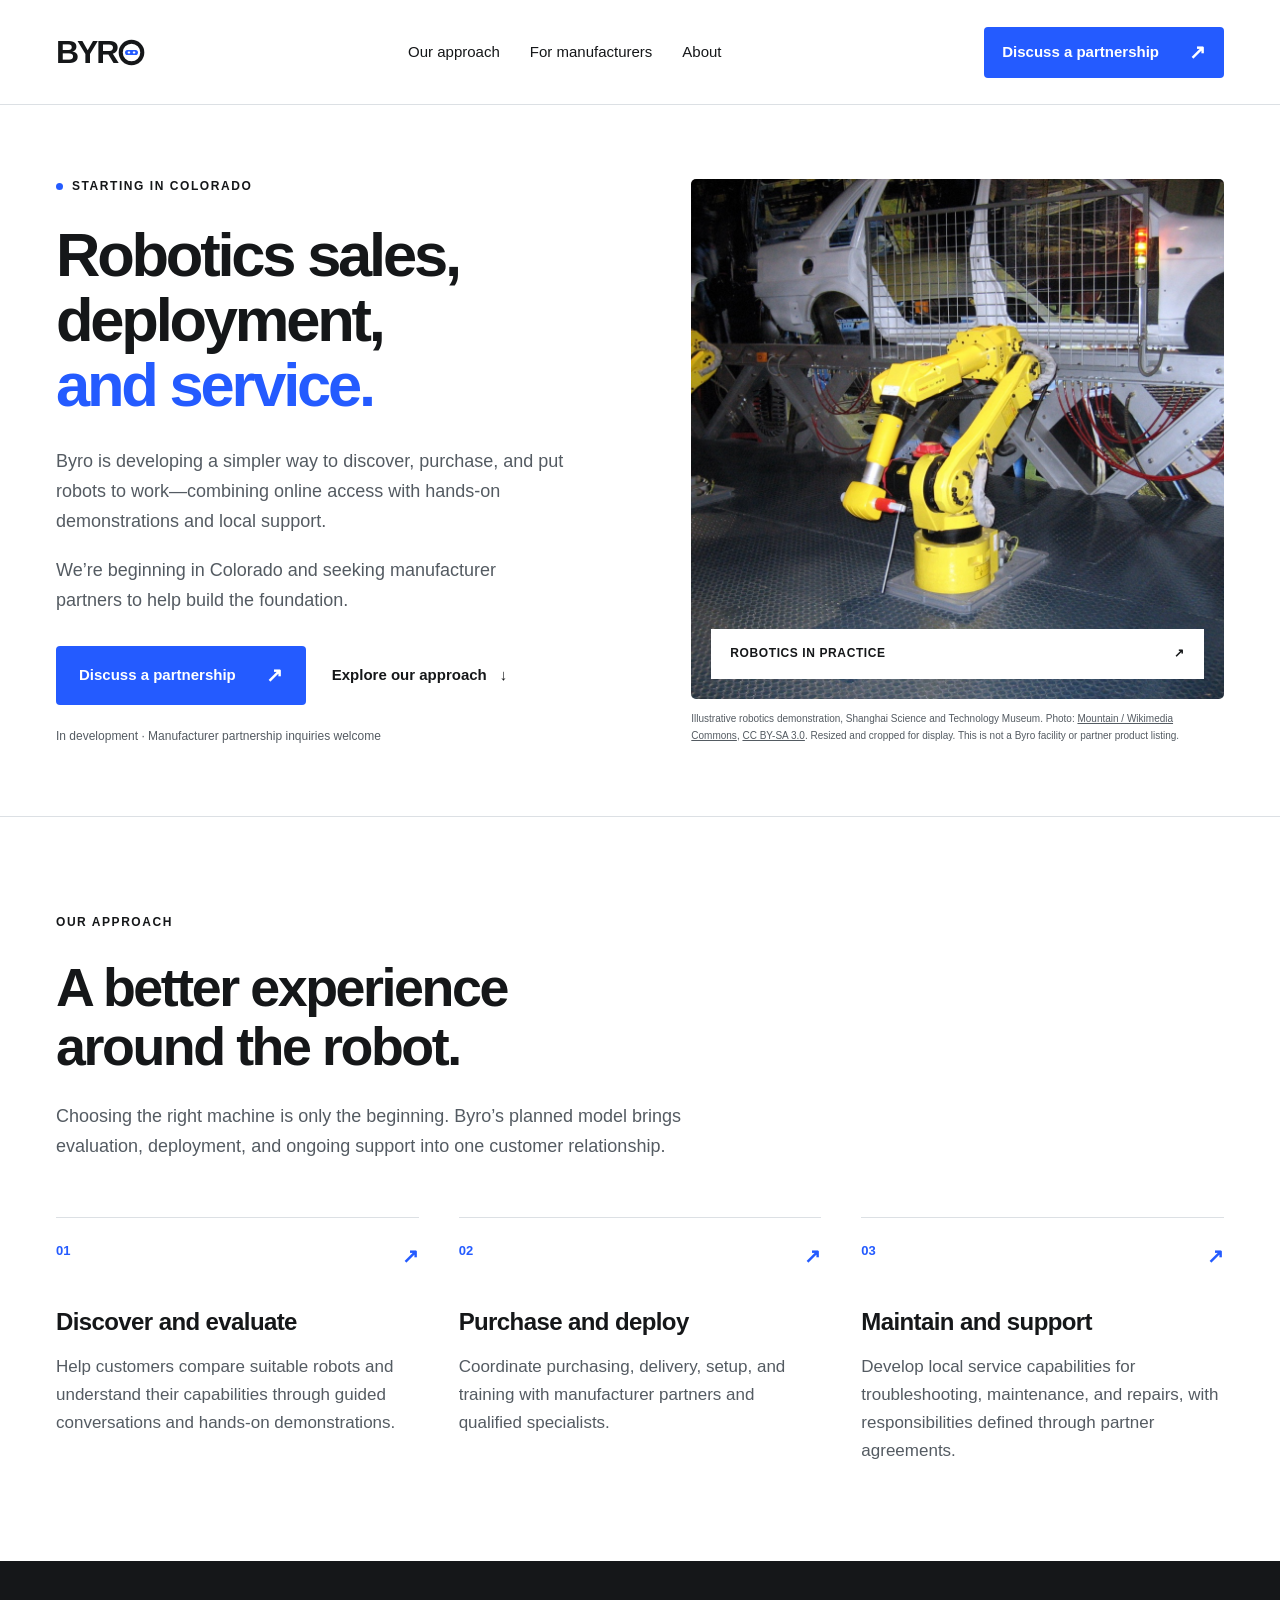
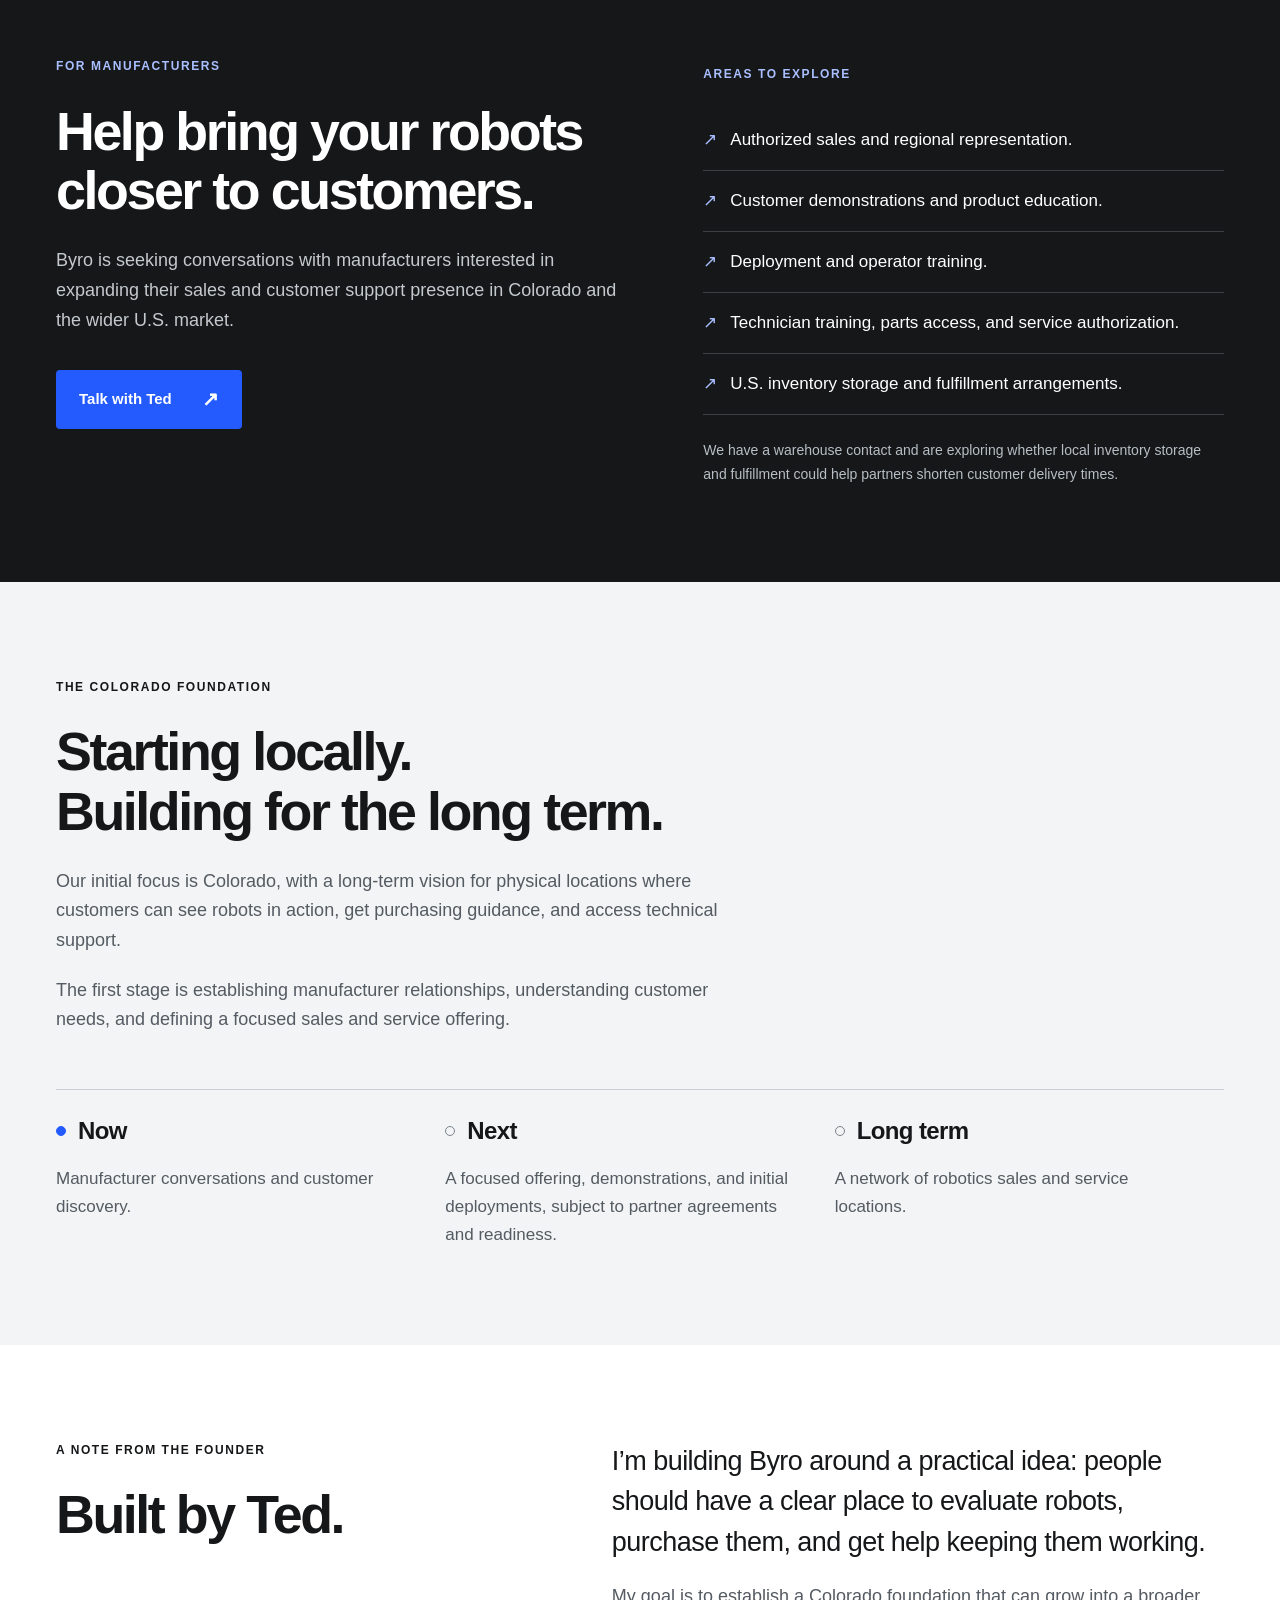
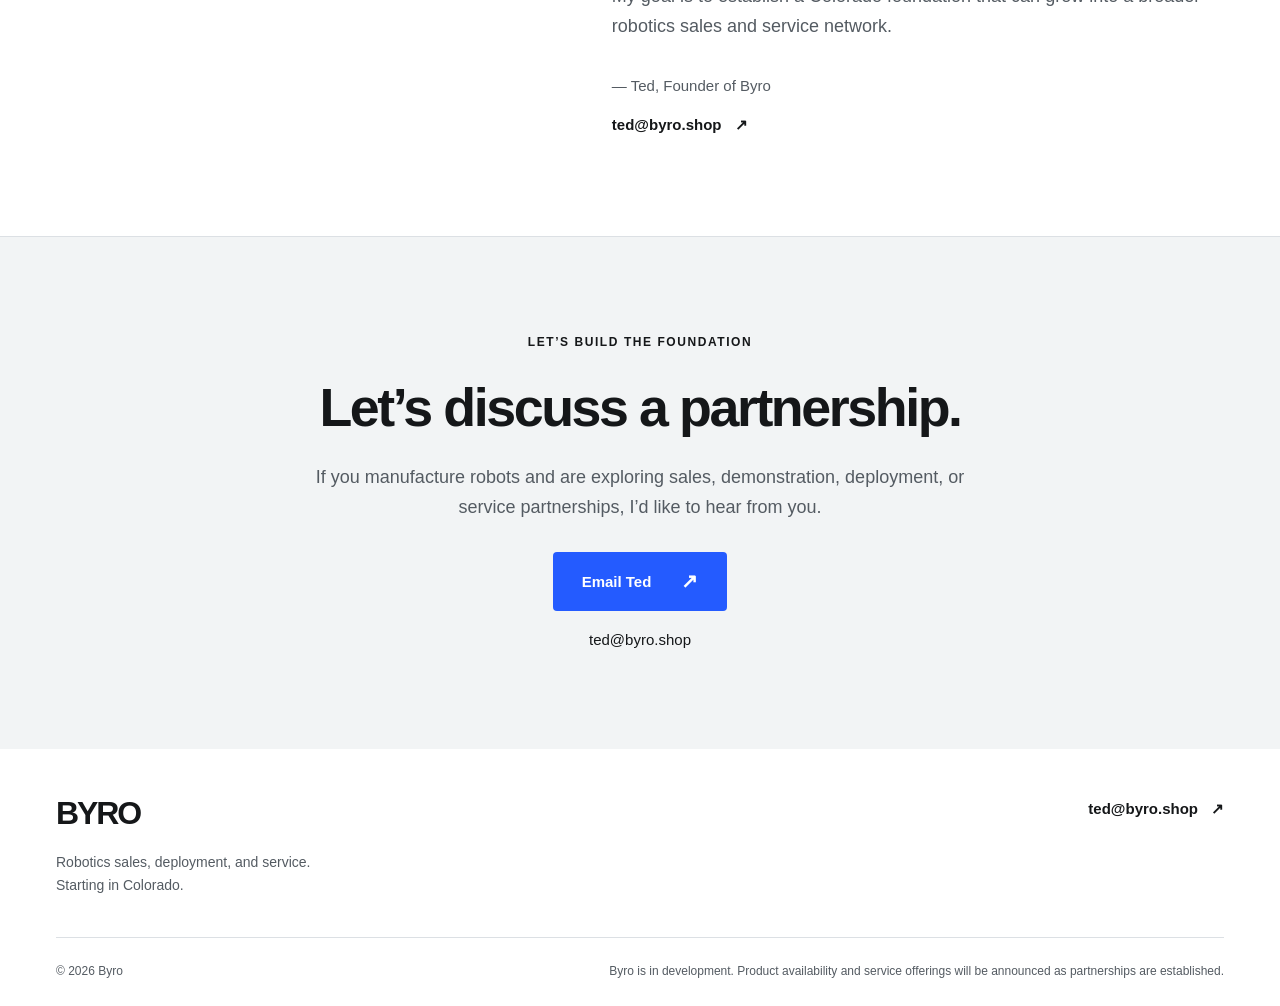
==== index.html @ 10a7a445 "Replace marketplace with Colorado manufacturer partnership landing page" ====
<!doctype html>
<html lang="en">
  <head>
    <meta charset="utf-8" />
    <meta name="viewport" content="width=device-width, initial-scale=1" />
    <title>Byro | Robotics Sales &amp; Service in Colorado</title>
    <meta
      name="description"
      content="Byro is developing a robotics sales, deployment, and service network starting in Colorado. Connect with us about manufacturer partnerships."
    />
    <meta name="theme-color" content="#151719" />
    <link rel="canonical" href="https://www.byro.shop/" />
    <meta
      property="og:title"
      content="Byro | Robotics Sales &amp; Service in Colorado"
    />
    <meta
      property="og:description"
      content="Byro is developing a robotics sales, deployment, and service network starting in Colorado. Connect with us about manufacturer partnerships."
    />
    <meta property="og:type" content="website" />
    <meta property="og:url" content="https://www.byro.shop/" />
    <link rel="icon" type="image/svg+xml" href="/assets/favicon.svg" />
    <link rel="stylesheet" href="/styles.css" />
    <script src="/app.js" defer></script>
  </head>
  <body id="top">
    <a class="skip-link" href="#main">Skip to content</a>
    <header class="header">
      <div class="container header-inner">
        <a class="wordmark" href="#top" aria-label="Byro home"
          >BYR<svg viewBox="0 0 100 100" aria-hidden="true">
            <circle
              cx="50"
              cy="50"
              r="40"
              stroke="currentColor"
              stroke-width="15"
              fill="none"
            />
            <rect
              x="26"
              y="40.5"
              width="48"
              height="19"
              rx="9.5"
              fill="#245BFF"
            />
            <rect
              x="35.9"
              y="46.4"
              width="9.2"
              height="7.2"
              rx="3"
              fill="white"
            />
            <rect
              x="54.9"
              y="46.4"
              width="9.2"
              height="7.2"
              rx="3"
              fill="white"
            /></svg
        ></a>
        <nav aria-label="Main navigation">
          <a href="#approach">Our approach</a
          ><a href="#manufacturers">For manufacturers</a
          ><a href="#about">About</a>
        </nav>
        <a
          class="button header-cta"
          href="mailto:ted@byro.shop?subject=Byro%20partnership%20inquiry"
          >Discuss a partnership <span aria-hidden="true">↗</span></a
        >
      </div>
    </header>
    <main id="main">
      <section class="hero container" aria-labelledby="hero-title">
        <div class="hero-copy">
          <p class="eyebrow">
            <span class="location-dot" aria-hidden="true"></span> Starting in
            Colorado
          </p>
          <h1 id="hero-title">
            Robotics sales,<br />
            deployment,<br />
            <span>and service.</span>
          </h1>
          <p>
            Byro is developing a simpler way to discover, purchase, and put
            robots to work—combining online access with hands-on demonstrations
            and local support.
          </p>
          <p>
            We’re beginning in Colorado and seeking manufacturer partners to
            help build the foundation.
          </p>
          <div class="hero-actions">
            <a
              class="button"
              href="mailto:ted@byro.shop?subject=Byro%20partnership%20inquiry"
              >Discuss a partnership <span aria-hidden="true">↗</span></a
            ><a class="text-link" href="#approach"
              >Explore our approach <span aria-hidden="true">↓</span></a
            >
          </div>
          <p class="status">
            In development · Manufacturer partnership inquiries welcome
          </p>
        </div>
        <figure class="hero-figure">
          <div class="photo-wrap">
            <img
              src="/assets/robot-demonstration.jpg"
              width="1400"
              height="1050"
              fetchpriority="high"
              alt="Yellow industrial robot arms in an automotive assembly demonstration at the Shanghai Science and Technology Museum."
            />
            <div class="photo-label">
              <span>Robotics in practice</span><span aria-hidden="true">↗</span>
            </div>
          </div>
          <figcaption>
            Illustrative robotics demonstration, Shanghai Science and Technology
            Museum. Photo:
            <a href="https://commons.wikimedia.org/wiki/File:Robot_worker.jpg"
              >Mountain / Wikimedia Commons</a
            >,
            <a href="https://creativecommons.org/licenses/by-sa/3.0/"
              >CC BY-SA 3.0</a
            >. Resized and cropped for display. This is not a Byro facility or partner
            product listing.
          </figcaption>
        </figure>
      </section>
      <section id="approach" class="section approach">
        <div class="container">
          <div class="section-intro">
            <p class="eyebrow">Our approach</p>
            <h2>
              A better experience<br />
              around the robot.
            </h2>
            <p class="intro">
              Choosing the right machine is only the beginning. Byro’s planned
              model brings evaluation, deployment, and ongoing support into one
              customer relationship.
            </p>
          </div>
          <div class="three-columns approach-grid">
            <article>
              <span class="step-number"
                >01 <span aria-hidden="true">↗</span></span
              >
              <h3>Discover and evaluate</h3>
              <p>
                Help customers compare suitable robots and understand their
                capabilities through guided conversations and hands-on
                demonstrations.
              </p>
            </article>
            <article>
              <span class="step-number"
                >02 <span aria-hidden="true">↗</span></span
              >
              <h3>Purchase and deploy</h3>
              <p>
                Coordinate purchasing, delivery, setup, and training with
                manufacturer partners and qualified specialists.
              </p>
            </article>
            <article>
              <span class="step-number"
                >03 <span aria-hidden="true">↗</span></span
              >
              <h3>Maintain and support</h3>
              <p>
                Develop local service capabilities for troubleshooting,
                maintenance, and repairs, with responsibilities defined through
                partner agreements.
              </p>
            </article>
          </div>
        </div>
      </section>
      <section id="manufacturers" class="section partnership">
        <div class="container partnership-grid">
          <div>
            <p class="eyebrow">For manufacturers</p>
            <h2>
              Help bring your robots<br />
              closer to customers.
            </h2>
            <p class="intro">
              Byro is seeking conversations with manufacturers interested in
              expanding their sales and customer support presence in Colorado
              and the wider U.S. market.
            </p>
            <a
              class="button"
              href="mailto:ted@byro.shop?subject=Byro%20partnership%20inquiry"
              >Talk with Ted <span aria-hidden="true">↗</span></a
            >
          </div>
          <div class="opportunities">
            <p class="eyebrow">Areas to explore</p>
            <ul>
              <li>Authorized sales and regional representation.</li>
              <li>Customer demonstrations and product education.</li>
              <li>Deployment and operator training.</li>
              <li>
                Technician training, parts access, and service authorization.
              </li>
              <li>U.S. inventory storage and fulfillment arrangements.</li>
            </ul>
            <p class="warehouse">
              We have a warehouse contact and are exploring whether local
              inventory storage and fulfillment could help partners shorten
              customer delivery times.
            </p>
          </div>
        </div>
      </section>
      <section class="section foundation">
        <div class="container">
          <div class="section-intro">
            <p class="eyebrow">The Colorado foundation</p>
            <h2>
              Starting locally.<br />
              Building for the long term.
            </h2>
            <p class="intro">
              Our initial focus is Colorado, with a long-term vision for
              physical locations where customers can see robots in action, get
              purchasing guidance, and access technical support.
            </p>
            <p class="intro">
              The first stage is establishing manufacturer relationships,
              understanding customer needs, and defining a focused sales and
              service offering.
            </p>
          </div>
          <div class="three-columns stages">
            <article>
              <div class="stage-top">
                <span class="stage-dot active" aria-hidden="true"></span>
                <h3>Now</h3>
              </div>
              <p>Manufacturer conversations and customer discovery.</p>
            </article>
            <article>
              <div class="stage-top">
                <span class="stage-dot" aria-hidden="true"></span>
                <h3>Next</h3>
              </div>
              <p>
                A focused offering, demonstrations, and initial deployments,
                subject to partner agreements and readiness.
              </p>
            </article>
            <article>
              <div class="stage-top">
                <span class="stage-dot" aria-hidden="true"></span>
                <h3>Long term</h3>
              </div>
              <p>A network of robotics sales and service locations.</p>
            </article>
          </div>
        </div>
      </section>
      <section id="about" class="section founder">
        <div class="container founder-grid">
          <div>
            <p class="eyebrow">A note from the founder</p>
            <h2>Built by Ted.</h2>
          </div>
          <div>
            <p class="founder-statement">
              I’m building Byro around a practical idea: people should have a
              clear place to evaluate robots, purchase them, and get help
              keeping them working.
            </p>
            <p>
              My goal is to establish a Colorado foundation that can grow into a
              broader robotics sales and service network.
            </p>
            <p class="signature">— Ted, Founder of Byro</p>
            <a
              class="text-link"
              href="mailto:ted@byro.shop?subject=Byro%20partnership%20inquiry"
              >ted@byro.shop <span aria-hidden="true">↗</span></a
            >
          </div>
        </div>
      </section>
      <section class="section contact" id="contact">
        <div class="container contact-inner">
          <p class="eyebrow">Let’s build the foundation</p>
          <h2>Let’s discuss a partnership.</h2>
          <p>
            If you manufacture robots and are exploring sales, demonstration,
            deployment, or service partnerships, I’d like to hear from you.
          </p>
          <a
            class="button"
            href="mailto:ted@byro.shop?subject=Byro%20partnership%20inquiry"
            >Email Ted <span aria-hidden="true">↗</span></a
          ><a
            class="contact-email"
            href="mailto:ted@byro.shop?subject=Byro%20partnership%20inquiry"
            >ted@byro.shop</a
          >
        </div>
      </section>
    </main>
    <footer>
      <div class="container">
        <div class="footer-top">
          <div>
            <a class="wordmark" href="#top" aria-label="Byro home">BYRO</a>
            <p>
              Robotics sales, deployment, and service.<br />Starting in
              Colorado.
            </p>
          </div>
          <a
            class="text-link"
            href="mailto:ted@byro.shop?subject=Byro%20partnership%20inquiry"
            >ted@byro.shop <span aria-hidden="true">↗</span></a
          >
        </div>
        <div class="footer-bottom">
          <p>© 2026 Byro</p>
          <p>
            Byro is in development. Product availability and service offerings
            will be announced as partnerships are established.
          </p>
        </div>
      </div>
    </footer>
  </body>
</html>
---- styles.css ----
:root {
  --ink: #151719;
  --muted: #545b62;
  --blue: #245bff;
  --light: #f2f4f5;
  --line: #dce0e4;
  --font: Inter, "Helvetica Neue", Arial, sans-serif;
}
* {
  box-sizing: border-box;
}
html {
  scroll-behavior: smooth;
  scroll-padding-top: 112px;
}
body {
  margin: 0;
  color: var(--ink);
  background: #fff;
  font-family: var(--font);
  font-size: 18px;
  line-height: 1.65;
  -webkit-font-smoothing: antialiased;
}
a {
  color: inherit;
  text-decoration: none;
}
a:focus-visible {
  outline: 3px solid var(--blue);
  outline-offset: 6px;
}
a:hover {
  text-decoration: underline;
  text-underline-offset: 5px;
}
p {
  margin: 0 0 20px;
}
h1,
h2,
h3 {
  line-height: 1.1;
  letter-spacing: -0.045em;
  margin: 0;
  font-weight: 600;
}
h2 {
  font-size: clamp(36px, 4.2vw, 56px);
  margin-bottom: 26px;
}
h3 {
  font-size: 24px;
  letter-spacing: -0.025em;
  margin-bottom: 18px;
}
.container {
  max-width: 1320px;
  margin: auto;
  padding-inline: 56px;
}
.header {
  border-bottom: 1px solid var(--line);
  background: #fff;
}
.header-inner {
  min-height: 104px;
  display: flex;
  align-items: center;
  justify-content: space-between;
  gap: 30px;
}
.wordmark {
  font-size: 32px;
  line-height: 1;
  letter-spacing: -0.065em;
  font-weight: 800;
  display: inline-flex;
  align-items: center;
}
.wordmark svg {
  width: 27px;
  height: 27px;
  margin-left: 1px;
}
.wordmark:hover {
  text-decoration: none;
}
nav {
  display: flex;
  gap: 30px;
  font-size: 15px;
  font-weight: 500;
}
.button {
  display: inline-flex;
  gap: 30px;
  align-items: center;
  justify-content: center;
  background: var(--blue);
  color: #fff;
  padding: 16px 23px;
  min-height: 56px;
  font-size: 15px;
  font-weight: 600;
  border-radius: 4px;
  line-height: 1.35;
  transition: background 0.15s;
}
.button:hover {
  background: #1848db;
  text-decoration: none;
}
.button span {
  font-size: 20px;
}
.header-cta {
  min-height: 48px;
  padding: 12px 18px;
}
.eyebrow {
  font-size: 12px;
  letter-spacing: 0.13em;
  text-transform: uppercase;
  font-weight: 600;
  margin-bottom: 25px;
  display: flex;
  align-items: center;
  gap: 9px;
}
.location-dot {
  height: 7px;
  width: 7px;
  background: var(--blue);
  border-radius: 50%;
}
.hero {
  display: grid;
  grid-template-columns: 1.08fr 1fr;
  gap: 60px;
  padding-top: 72px;
  padding-bottom: 70px;
  align-items: center;
}
h1 {
  font-size: clamp(45px, 4.8vw, 68px);
  margin-bottom: 30px;
  line-height: 1.06;
  letter-spacing: -0.052em;
}
h1 span {
  color: var(--blue);
}
.hero-copy > p:not(.eyebrow):not(.status) {
  font-size: 18px;
  color: var(--muted);
  max-width: 510px;
}
.hero-actions {
  display: flex;
  align-items: center;
  gap: 26px;
  margin-top: 30px;
  flex-wrap: wrap;
}
.text-link {
  font-size: 15px;
  font-weight: 600;
  display: inline-flex;
  align-items: center;
  gap: 13px;
}
.status {
  font-size: 12px;
  color: var(--muted);
  margin-top: 22px;
  margin-bottom: 0;
}
.hero-figure {
  margin: 0;
  align-self: stretch;
  display: flex;
  flex-direction: column;
  justify-content: center;
}
.photo-wrap {
  position: relative;
  min-height: 520px;
  background: var(--light);
  border-radius: 5px;
  overflow: hidden;
}
.photo-wrap img {
  width: 100%;
  height: 100%;
  position: absolute;
  object-fit: cover;
  object-position: 58% center;
}
.photo-label {
  position: absolute;
  bottom: 20px;
  left: 20px;
  right: 20px;
  background: #fff;
  padding: 15px 19px;
  display: flex;
  justify-content: space-between;
  font-size: 12px;
  font-weight: 600;
  letter-spacing: 0.05em;
  text-transform: uppercase;
}
figcaption {
  font-size: 10px;
  line-height: 1.65;
  color: var(--muted);
  margin-top: 12px;
}
figcaption a {
  text-decoration: underline;
}
.section {
  padding: 96px 0;
  scroll-margin-top: 20px;
}
.section-intro {
  max-width: 740px;
}
.intro {
  color: var(--muted);
  max-width: 690px;
}
.three-columns {
  display: grid;
  grid-template-columns: repeat(3, 1fr);
  gap: 40px;
}
.approach {
  border-top: 1px solid var(--line);
}
.approach-grid {
  margin-top: 55px;
}
.approach-grid article {
  border-top: 1px solid var(--line);
  padding-top: 22px;
}
.step-number {
  display: flex;
  justify-content: space-between;
  color: var(--blue);
  font-size: 13px;
  font-weight: 600;
  margin-bottom: 36px;
}
.step-number span {
  font-size: 20px;
}
.approach-grid p,
.stages p {
  color: var(--muted);
  font-size: 17px;
  margin-bottom: 0;
}
.partnership {
  background: var(--ink);
  color: #fff;
}
.partnership-grid {
  display: grid;
  grid-template-columns: 1.08fr 1fr;
  gap: 85px;
}
.partnership .eyebrow {
  color: #aabfff;
}
.partnership .intro {
  color: #c4c9ce;
  margin-bottom: 34px;
}
.opportunities {
  padding-top: 8px;
}
.opportunities ul {
  margin: 0;
  padding: 0;
  list-style: none;
}
.opportunities li {
  padding: 16px 0 16px 27px;
  border-bottom: 1px solid #3b4045;
  position: relative;
  font-size: 17px;
}
.opportunities li::before {
  content: "↗";
  position: absolute;
  left: 0;
  color: #aabfff;
}
.warehouse {
  font-size: 14px;
  color: #b7bec5;
  margin: 24px 0 0;
}
.foundation {
  background: var(--light);
}
.stages {
  margin-top: 54px;
  gap: 0;
}
.stages article {
  padding: 28px 34px 0 0;
  border-top: 1px solid #c8ced4;
}
.stage-top {
  display: flex;
  gap: 12px;
  align-items: center;
  margin-bottom: 20px;
}
.stage-top h3 {
  margin: 0;
}
.stage-dot {
  width: 10px;
  height: 10px;
  border: 1.5px solid #7a848d;
  border-radius: 50%;
  flex-shrink: 0;
}
.stage-dot.active {
  border-color: var(--blue);
  background: var(--blue);
}
.founder-grid {
  display: grid;
  grid-template-columns: 1fr 1.3fr;
  gap: 85px;
}
.founder-statement {
  font-size: 27px;
  line-height: 1.5;
  letter-spacing: -0.02em;
}
.founder-grid > div > p:not(.founder-statement):not(.eyebrow) {
  color: var(--muted);
}
.signature {
  font-size: 15px;
  margin-top: 32px;
  margin-bottom: 12px;
}
.contact {
  background: var(--light);
  border-top: 1px solid var(--line);
}
.contact-inner {
  text-align: center;
  max-width: 880px;
}
.contact .eyebrow {
  justify-content: center;
}
.contact p:not(.eyebrow) {
  color: var(--muted);
  max-width: 670px;
  margin: 0 auto 30px;
}
.contact .button {
  min-width: 174px;
}
.contact-email {
  display: block;
  font-size: 15px;
  margin-top: 17px;
}
footer {
  padding: 48px 0 24px;
}
.footer-top {
  display: flex;
  justify-content: space-between;
  gap: 32px;
  align-items: flex-start;
  padding-bottom: 40px;
}
.footer-top p {
  font-size: 14px;
  color: var(--muted);
  margin: 17px 0 0;
}
.footer-bottom {
  display: flex;
  justify-content: space-between;
  gap: 45px;
  border-top: 1px solid var(--line);
  padding-top: 24px;
  color: var(--muted);
  font-size: 12px;
}
.footer-bottom p {
  margin: 0;
}
.footer-bottom p:last-child {
  max-width: 640px;
}
.skip-link {
  position: absolute;
  top: -100px;
  left: 20px;
  background: var(--ink);
  color: #fff;
  padding: 12px;
  z-index: 20;
}
.skip-link:focus {
  top: 10px;
}
@media (min-width: 1600px) {
  .hero {
    padding-top: 90px;
    padding-bottom: 90px;
  }
}
@media (max-width: 1050px) {
  .container {
    padding-inline: 32px;
  }
  .header-inner {
    gap: 20px;
  }
  nav {
    gap: 18px;
    font-size: 14px;
  }
  .hero {
    gap: 32px;
  }
  h1 {
    font-size: 52px;
  }
  .photo-wrap {
    min-height: 520px;
  }
  .hero-actions {
    gap: 20px;
  }
  .partnership-grid,
  .founder-grid {
    gap: 45px;
  }
  .three-columns {
    gap: 26px;
  }
  .header-cta {
    font-size: 13px;
    gap: 16px;
  }
}
@media (max-width: 760px) {
  body {
    font-size: 16px;
  }
  .container {
    padding-inline: 24px;
  }
  .header-inner {
    flex-wrap: wrap;
    min-height: unset;
    padding-top: 23px;
    padding-bottom: 20px;
    gap: 22px;
  }
  .wordmark {
    font-size: 28px;
  }
  .wordmark svg {
    width: 24px;
    height: 24px;
  }
  .header-cta {
    margin-left: auto;
    min-height: 44px;
    font-size: 12px;
    padding: 12px;
    gap: 10px;
  }
  nav {
    order: 3;
    width: 100%;
    justify-content: space-between;
    gap: 12px;
    font-size: 13px;
  }
  .hero {
    grid-template-columns: 1fr;
    padding-top: 44px;
    padding-bottom: 48px;
    gap: 34px;
  }
  h1 {
    font-size: clamp(43px, 9vw, 64px);
    margin-bottom: 24px;
  }
  .eyebrow {
    font-size: 11px;
    margin-bottom: 20px;
  }
  .hero-copy > p:not(.eyebrow):not(.status) {
    font-size: 16px;
  }
  .hero-actions {
    gap: 23px;
    margin-top: 25px;
  }
  .status {
    font-size: 11px;
    line-height: 1.6;
  }
  .photo-wrap {
    min-height: unset;
    aspect-ratio: 4/3;
  }
  .photo-label {
    bottom: 14px;
    left: 14px;
    right: 14px;
  }
  .section {
    padding: 60px 0;
  }
  h2 {
    font-size: 37px;
  }
  .three-columns,
  .partnership-grid,
  .founder-grid {
    grid-template-columns: 1fr;
    gap: 34px;
  }
  .approach-grid {
    margin-top: 34px;
  }
  .step-number {
    margin-bottom: 20px;
  }
  .approach-grid p,
  .stages p,
  .opportunities li {
    font-size: 16px;
  }
  .partnership-grid {
    gap: 38px;
  }
  .stages {
    gap: 0;
    margin-top: 35px;
  }
  .stages article {
    padding: 24px 0 28px;
  }
  .stages article:last-child {
    padding-bottom: 0;
  }
  .founder-grid {
    gap: 10px;
  }
  .founder-statement {
    font-size: 24px;
  }
  .footer-top {
    flex-direction: column;
    gap: 22px;
    padding-bottom: 30px;
  }
  .footer-bottom {
    flex-direction: column;
    gap: 16px;
  }
  .contact h2 {
    font-size: 38px;
  }
}
@media (prefers-reduced-motion: reduce) {
  html {
    scroll-behavior: auto;
  }
  .button {
    transition: none;
  }
}
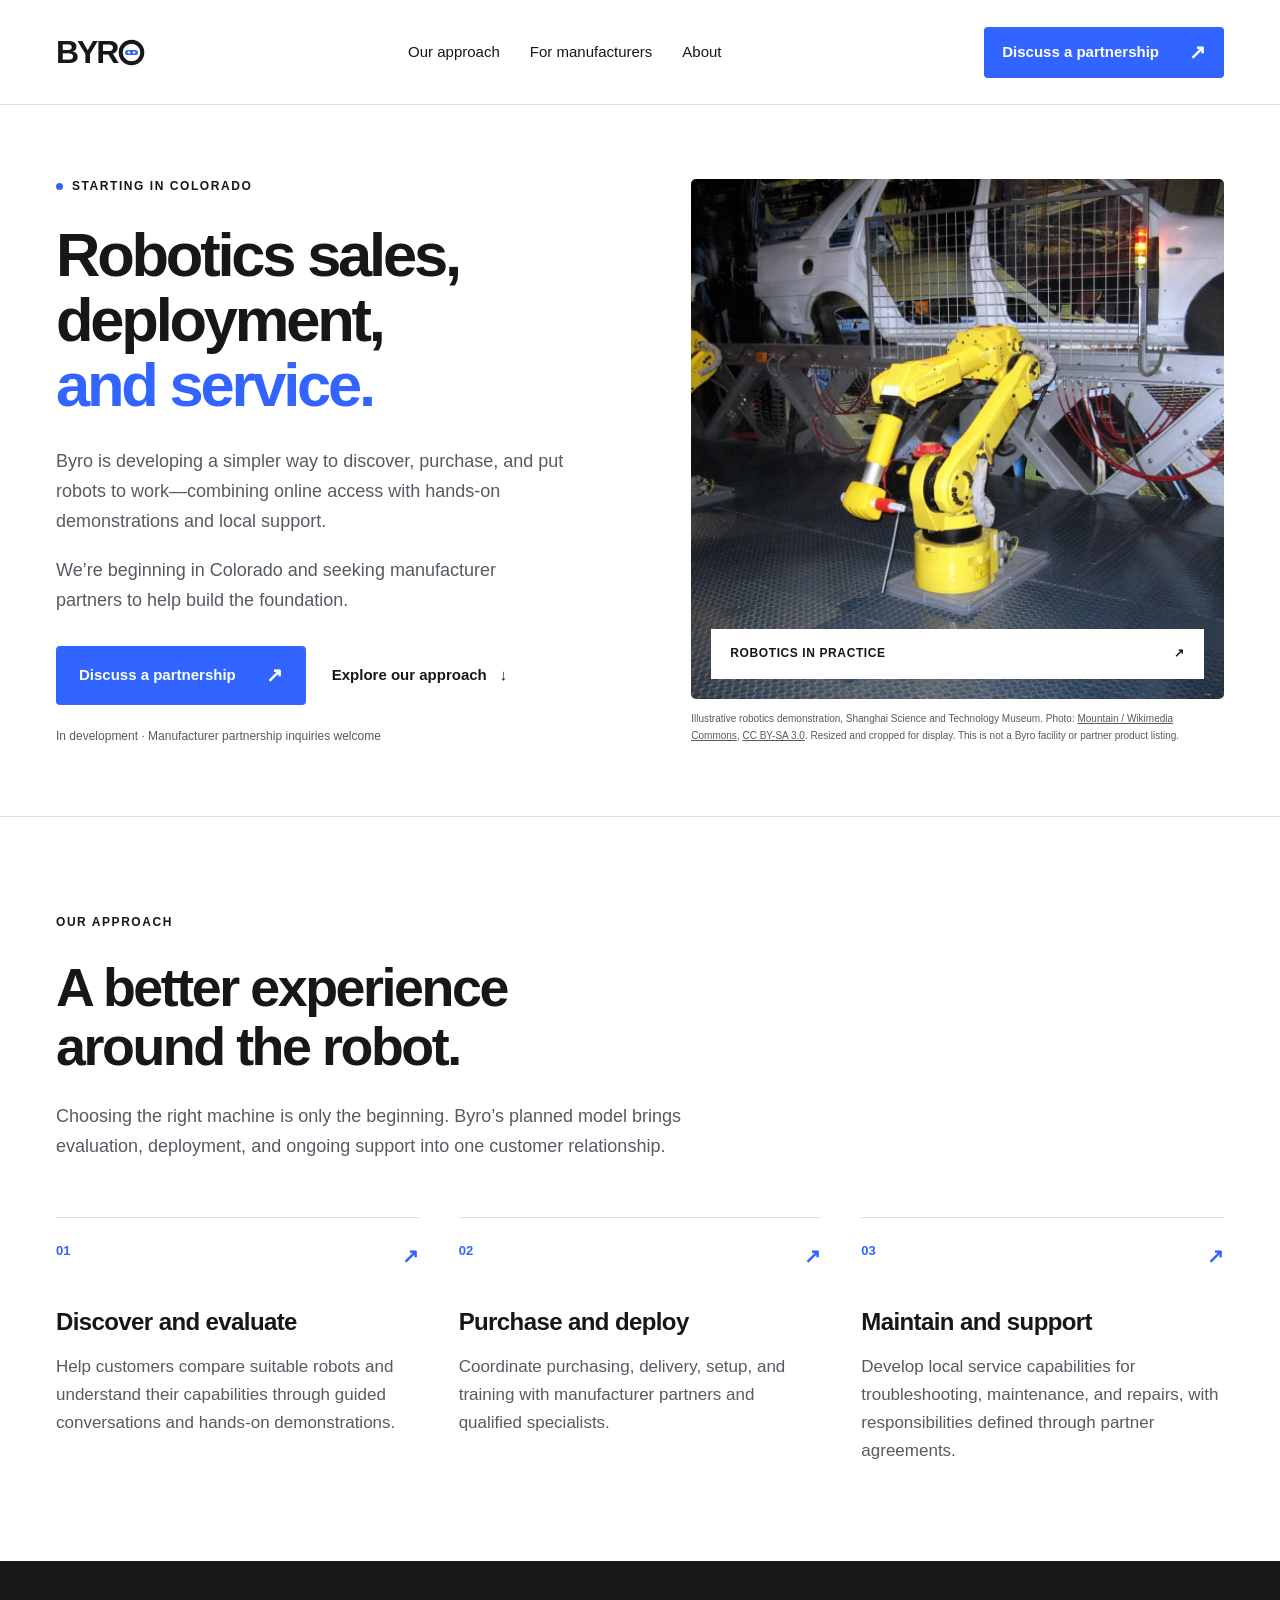
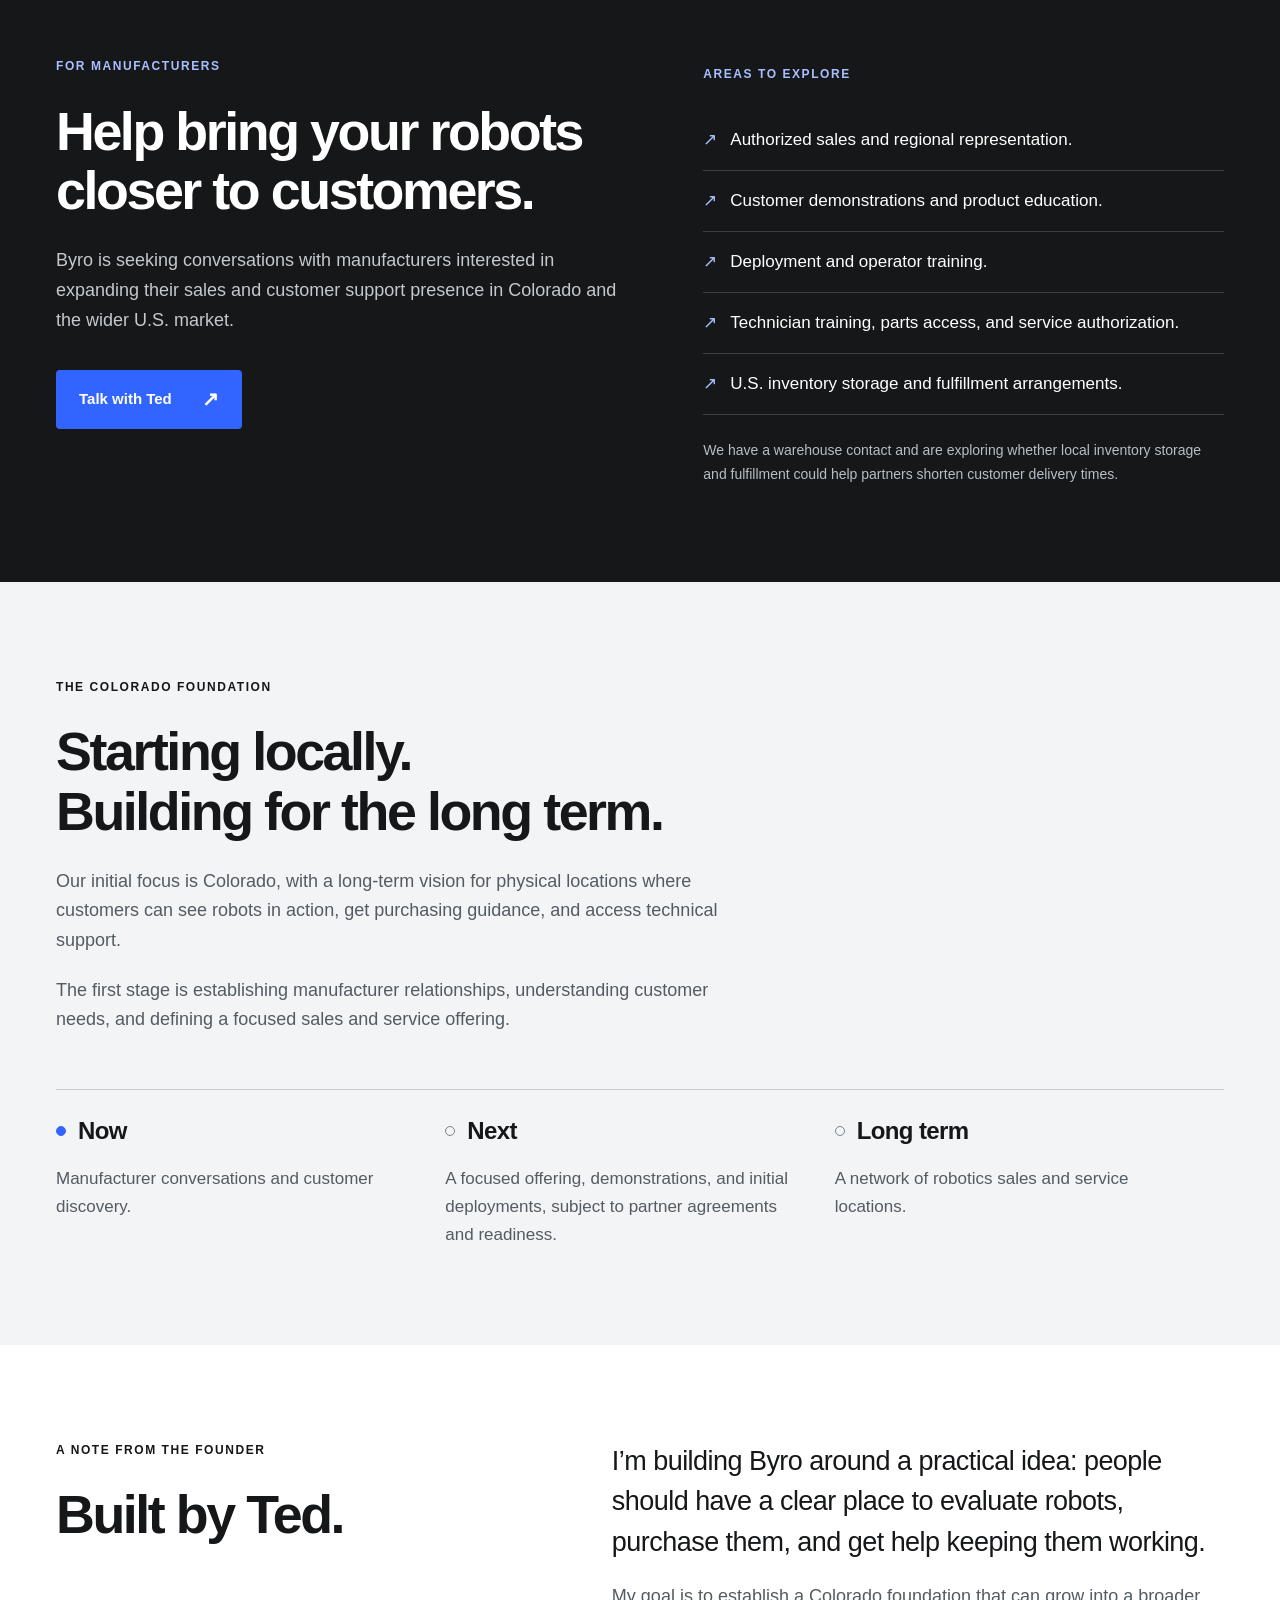
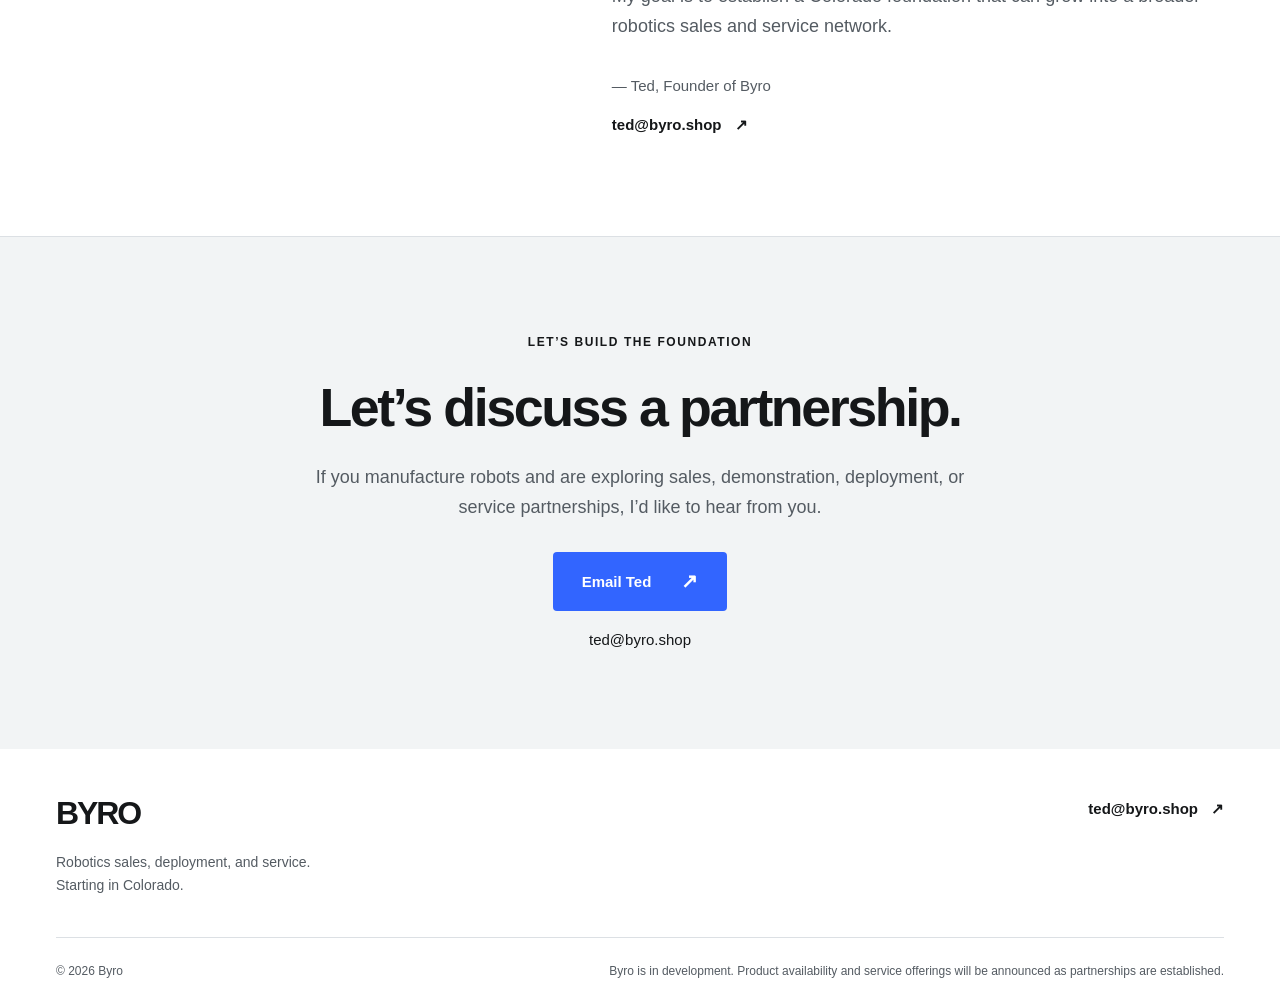
==== commit fbc176d9: "Lighten cobalt blue accents slightly" ====
--- a/index.html
+++ b/index.html
@@ -44,7 +44,7 @@
               width="48"
               height="19"
               rx="9.5"
-              fill="#245BFF"
+              fill="#3265FF"
             />
             <rect
               x="35.9"
--- a/styles.css
+++ b/styles.css
@@ -1,7 +1,7 @@
 :root {
   --ink: #151719;
   --muted: #545b62;
-  --blue: #245bff;
+  --blue: #3265ff;
   --light: #f2f4f5;
   --line: #dce0e4;
   --font: Inter, "Helvetica Neue", Arial, sans-serif;
@@ -108,7 +108,7 @@
   transition: background 0.15s;
 }
 .button:hover {
-  background: #1848db;
+  background: #2252e3;
   text-decoration: none;
 }
 .button span {
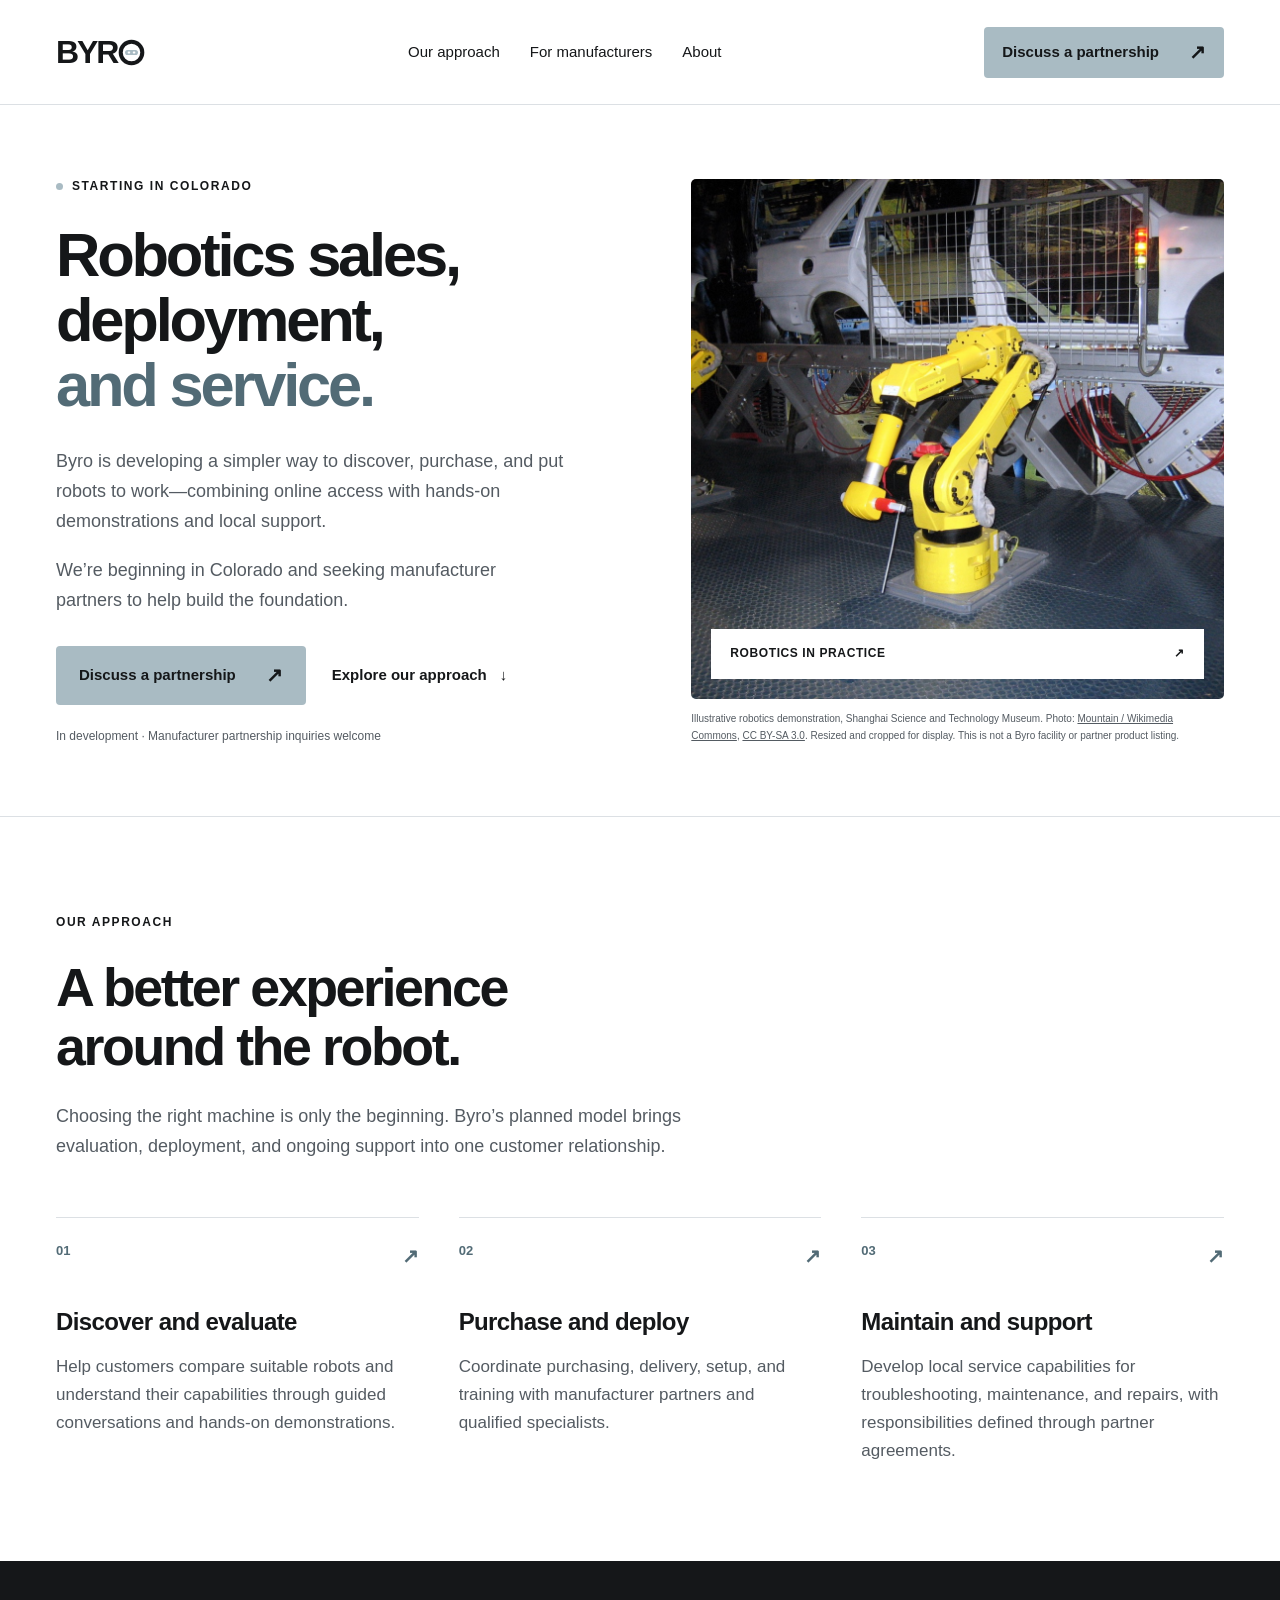
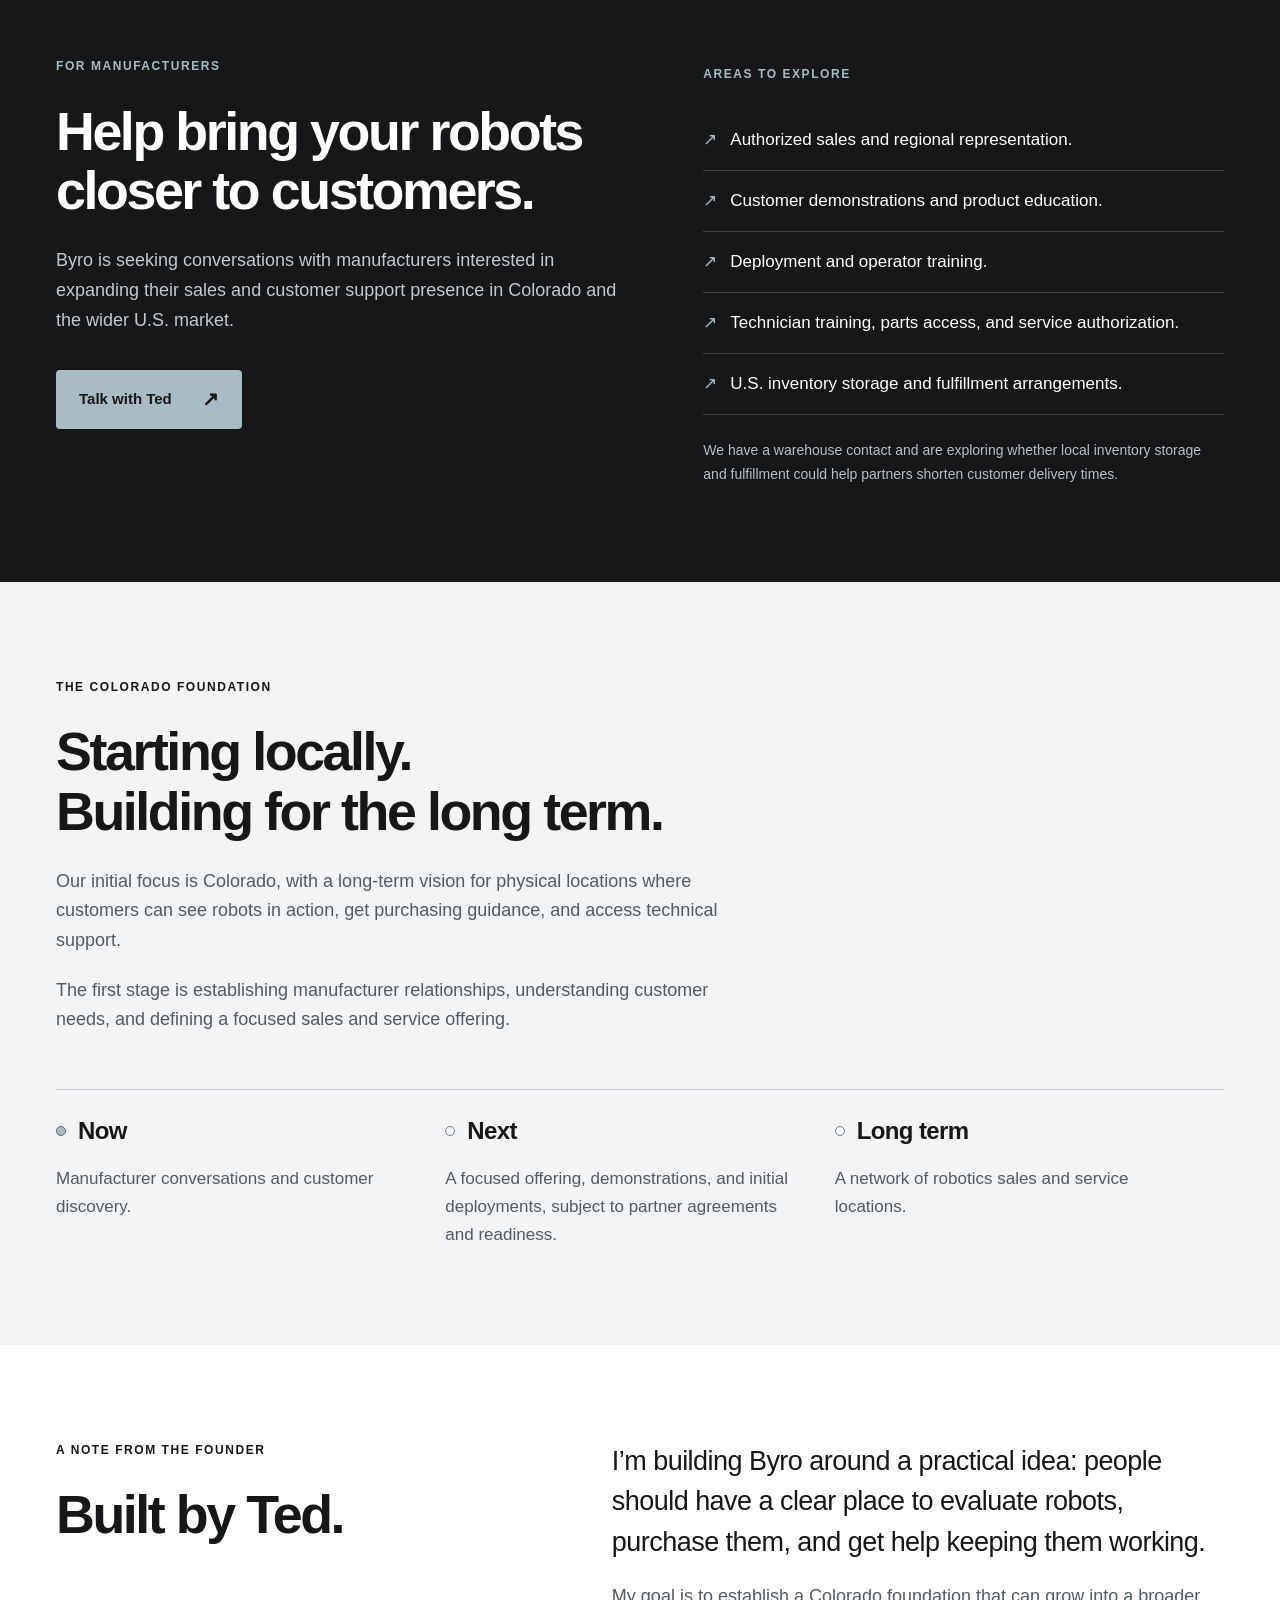
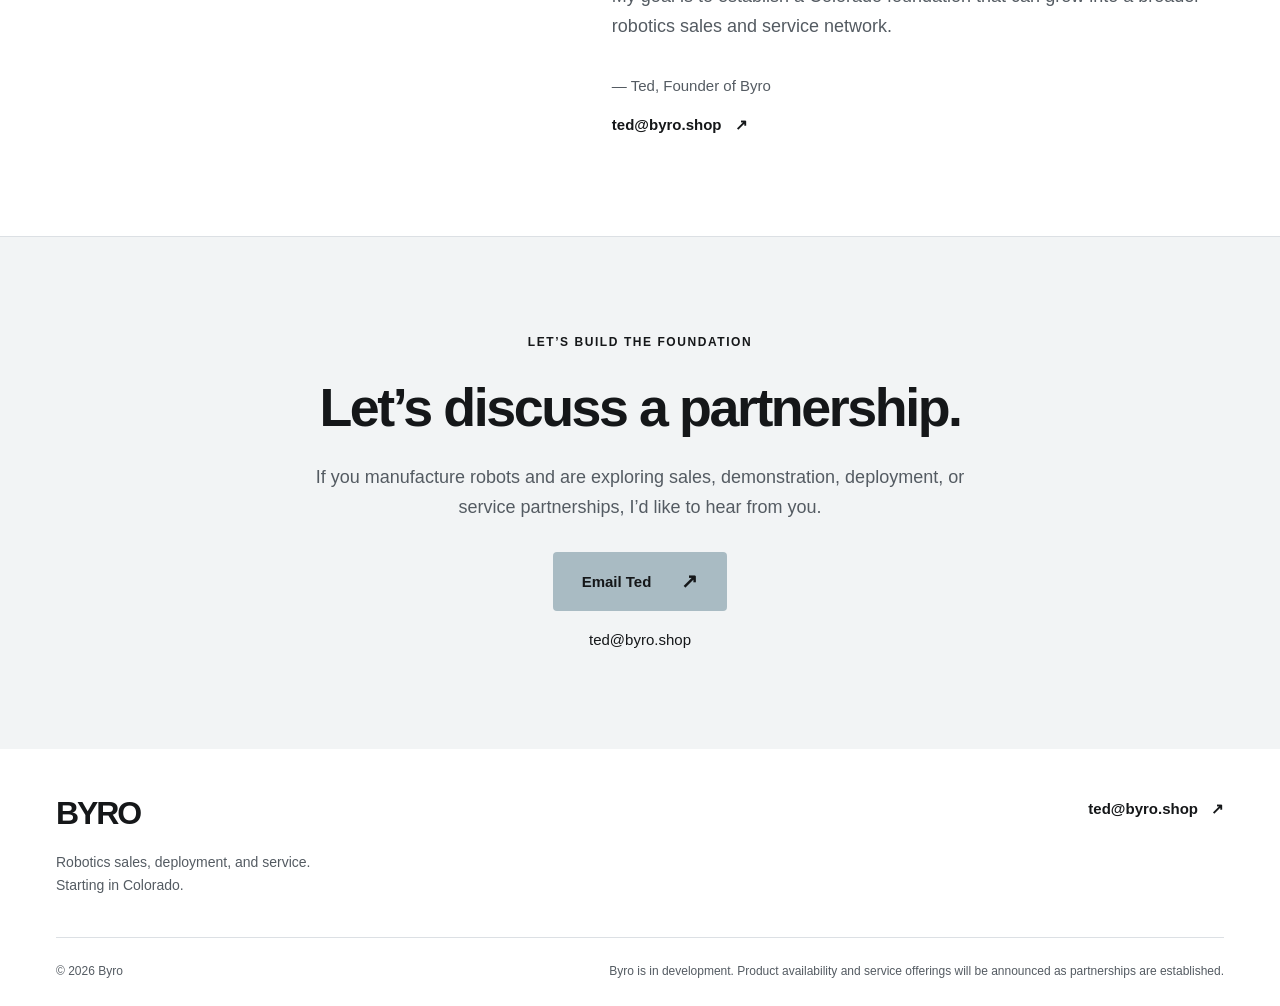
==== commit cf32041a: "Match muted blue-gray reference palette" ====
--- a/index.html
+++ b/index.html
@@ -44,7 +44,7 @@
               width="48"
               height="19"
               rx="9.5"
-              fill="#3265FF"
+              fill="#A9BBC3"
             />
             <rect
               x="35.9"
--- a/styles.css
+++ b/styles.css
@@ -1,7 +1,7 @@
 :root {
   --ink: #151719;
   --muted: #545b62;
-  --blue: #3265ff;
+  --blue: #a9bbc3;
   --light: #f2f4f5;
   --line: #dce0e4;
   --font: Inter, "Helvetica Neue", Arial, sans-serif;
@@ -98,7 +98,7 @@
   align-items: center;
   justify-content: center;
   background: var(--blue);
-  color: #fff;
+  color: #151719;
   padding: 16px 23px;
   min-height: 56px;
   font-size: 15px;
@@ -108,7 +108,7 @@
   transition: background 0.15s;
 }
 .button:hover {
-  background: #2252e3;
+  background: #96adb6;
   text-decoration: none;
 }
 .button span {
@@ -149,7 +149,7 @@
   letter-spacing: -0.052em;
 }
 h1 span {
-  color: var(--blue);
+  color: #526b76;
 }
 .hero-copy > p:not(.eyebrow):not(.status) {
   font-size: 18px;
@@ -249,7 +249,7 @@
 .step-number {
   display: flex;
   justify-content: space-between;
-  color: var(--blue);
+  color: #526b76;
   font-size: 13px;
   font-weight: 600;
   margin-bottom: 36px;
@@ -273,7 +273,7 @@
   gap: 85px;
 }
 .partnership .eyebrow {
-  color: #aabfff;
+  color: #a9bbc3;
 }
 .partnership .intro {
   color: #c4c9ce;
@@ -297,7 +297,7 @@
   content: "↗";
   position: absolute;
   left: 0;
-  color: #aabfff;
+  color: #a9bbc3;
 }
 .warehouse {
   font-size: 14px;
@@ -332,7 +332,7 @@
   flex-shrink: 0;
 }
 .stage-dot.active {
-  border-color: var(--blue);
+  border-color: #526b76;
   background: var(--blue);
 }
 .founder-grid {
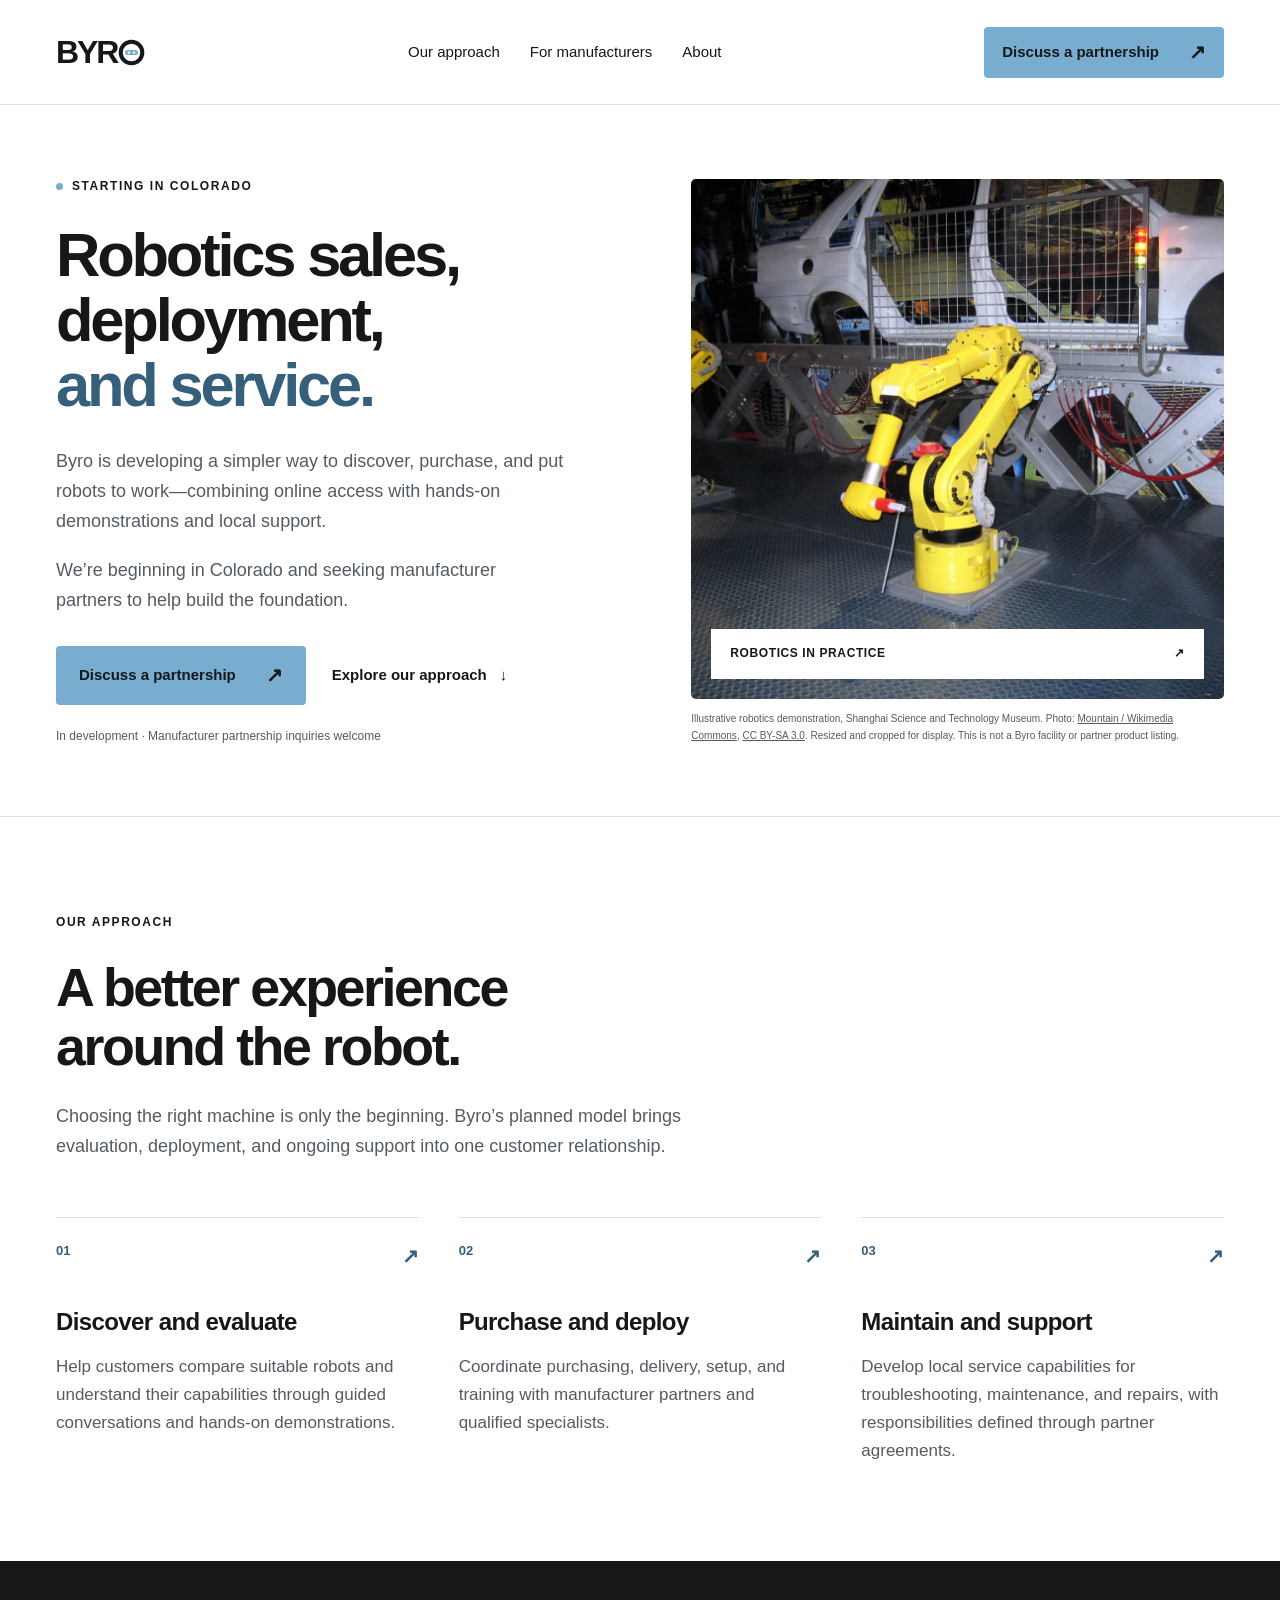
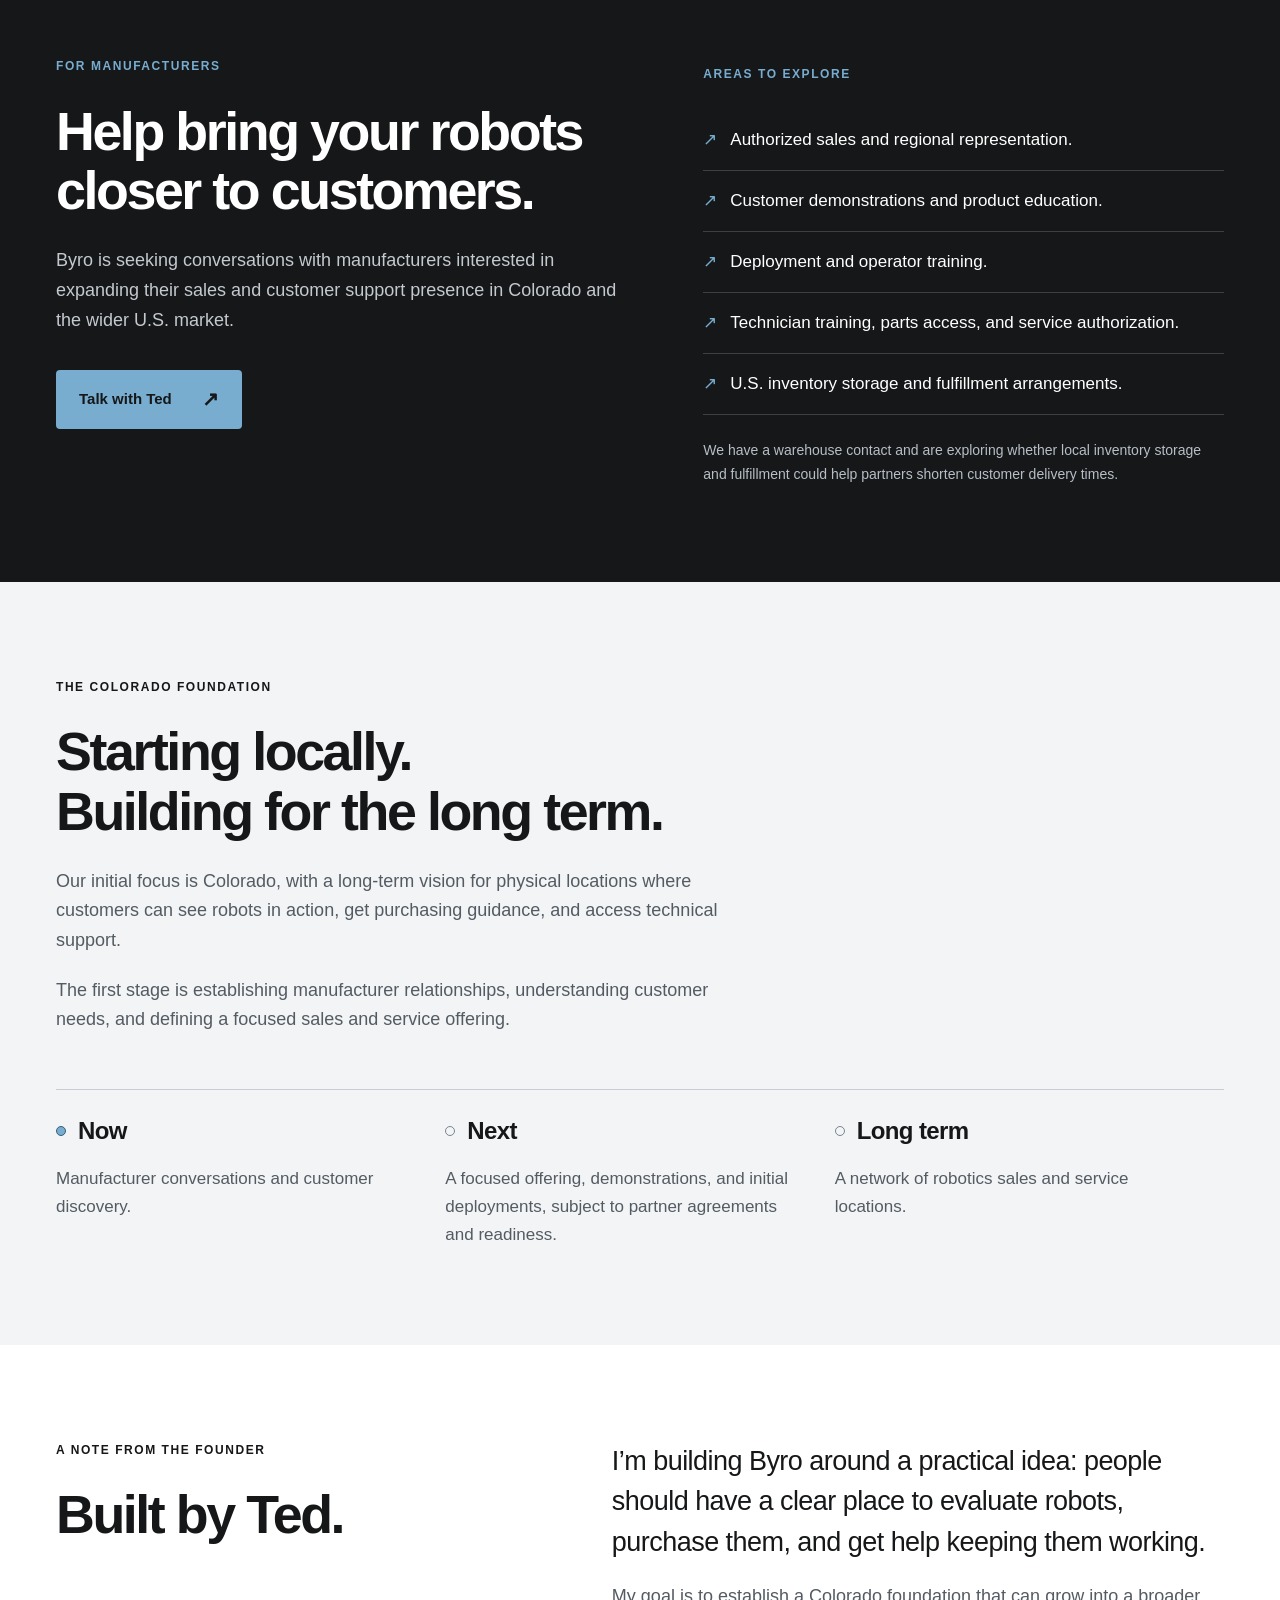
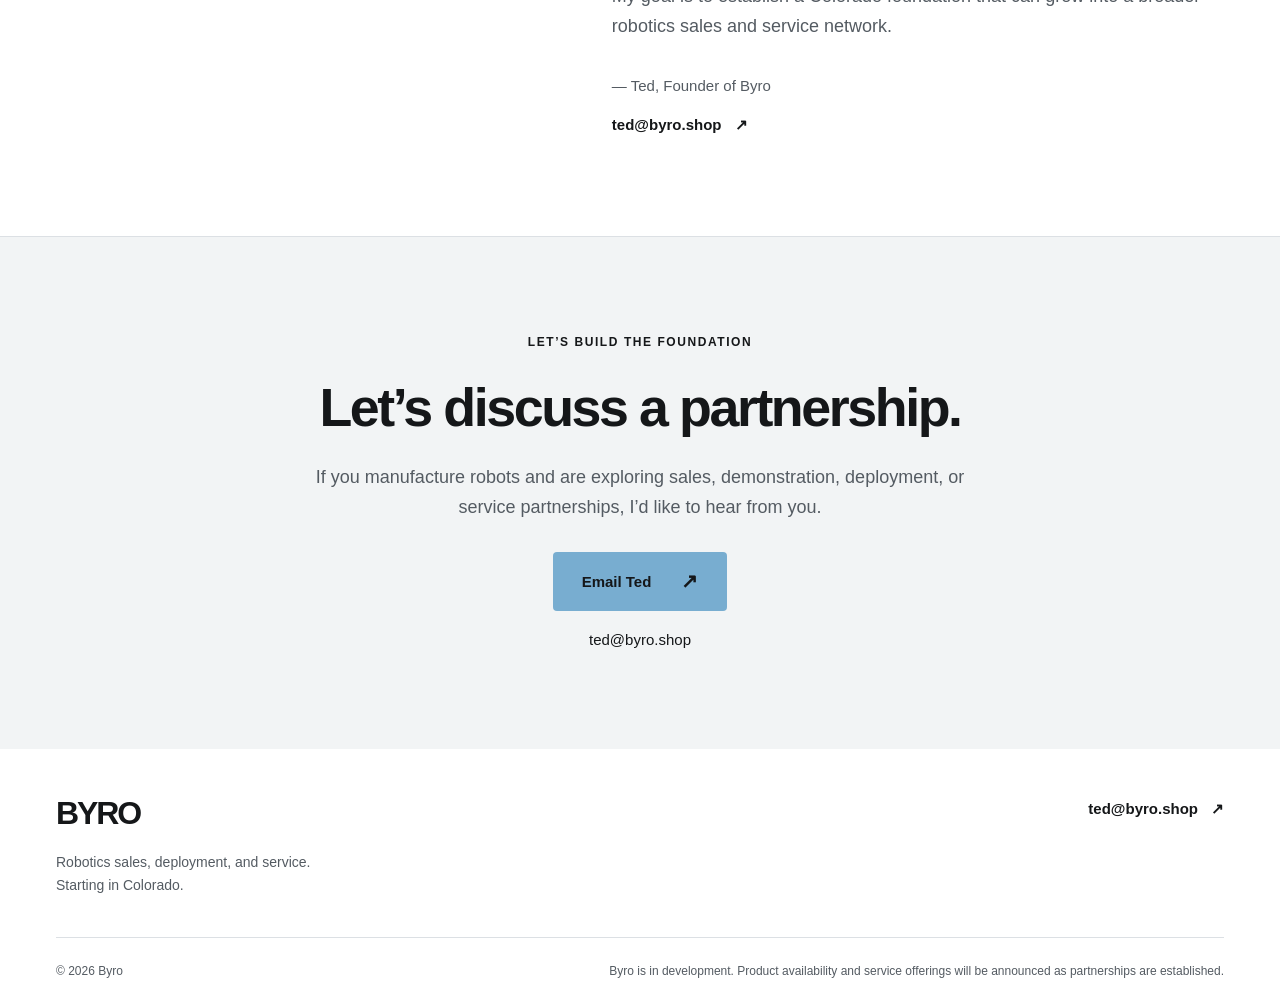
==== commit c62aa208: "Shift palette toward cool robotics steel blue" ====
--- a/index.html
+++ b/index.html
@@ -44,7 +44,7 @@
               width="48"
               height="19"
               rx="9.5"
-              fill="#A9BBC3"
+              fill="#78ADD0"
             />
             <rect
               x="35.9"
--- a/styles.css
+++ b/styles.css
@@ -1,7 +1,7 @@
 :root {
   --ink: #151719;
   --muted: #545b62;
-  --blue: #a9bbc3;
+  --blue: #78add0;
   --light: #f2f4f5;
   --line: #dce0e4;
   --font: Inter, "Helvetica Neue", Arial, sans-serif;
@@ -108,7 +108,7 @@
   transition: background 0.15s;
 }
 .button:hover {
-  background: #96adb6;
+  background: #639abe;
   text-decoration: none;
 }
 .button span {
@@ -149,7 +149,7 @@
   letter-spacing: -0.052em;
 }
 h1 span {
-  color: #526b76;
+  color: #365f7c;
 }
 .hero-copy > p:not(.eyebrow):not(.status) {
   font-size: 18px;
@@ -249,7 +249,7 @@
 .step-number {
   display: flex;
   justify-content: space-between;
-  color: #526b76;
+  color: #365f7c;
   font-size: 13px;
   font-weight: 600;
   margin-bottom: 36px;
@@ -273,7 +273,7 @@
   gap: 85px;
 }
 .partnership .eyebrow {
-  color: #a9bbc3;
+  color: #78add0;
 }
 .partnership .intro {
   color: #c4c9ce;
@@ -297,7 +297,7 @@
   content: "↗";
   position: absolute;
   left: 0;
-  color: #a9bbc3;
+  color: #78add0;
 }
 .warehouse {
   font-size: 14px;
@@ -332,7 +332,7 @@
   flex-shrink: 0;
 }
 .stage-dot.active {
-  border-color: #526b76;
+  border-color: #365f7c;
   background: var(--blue);
 }
 .founder-grid {
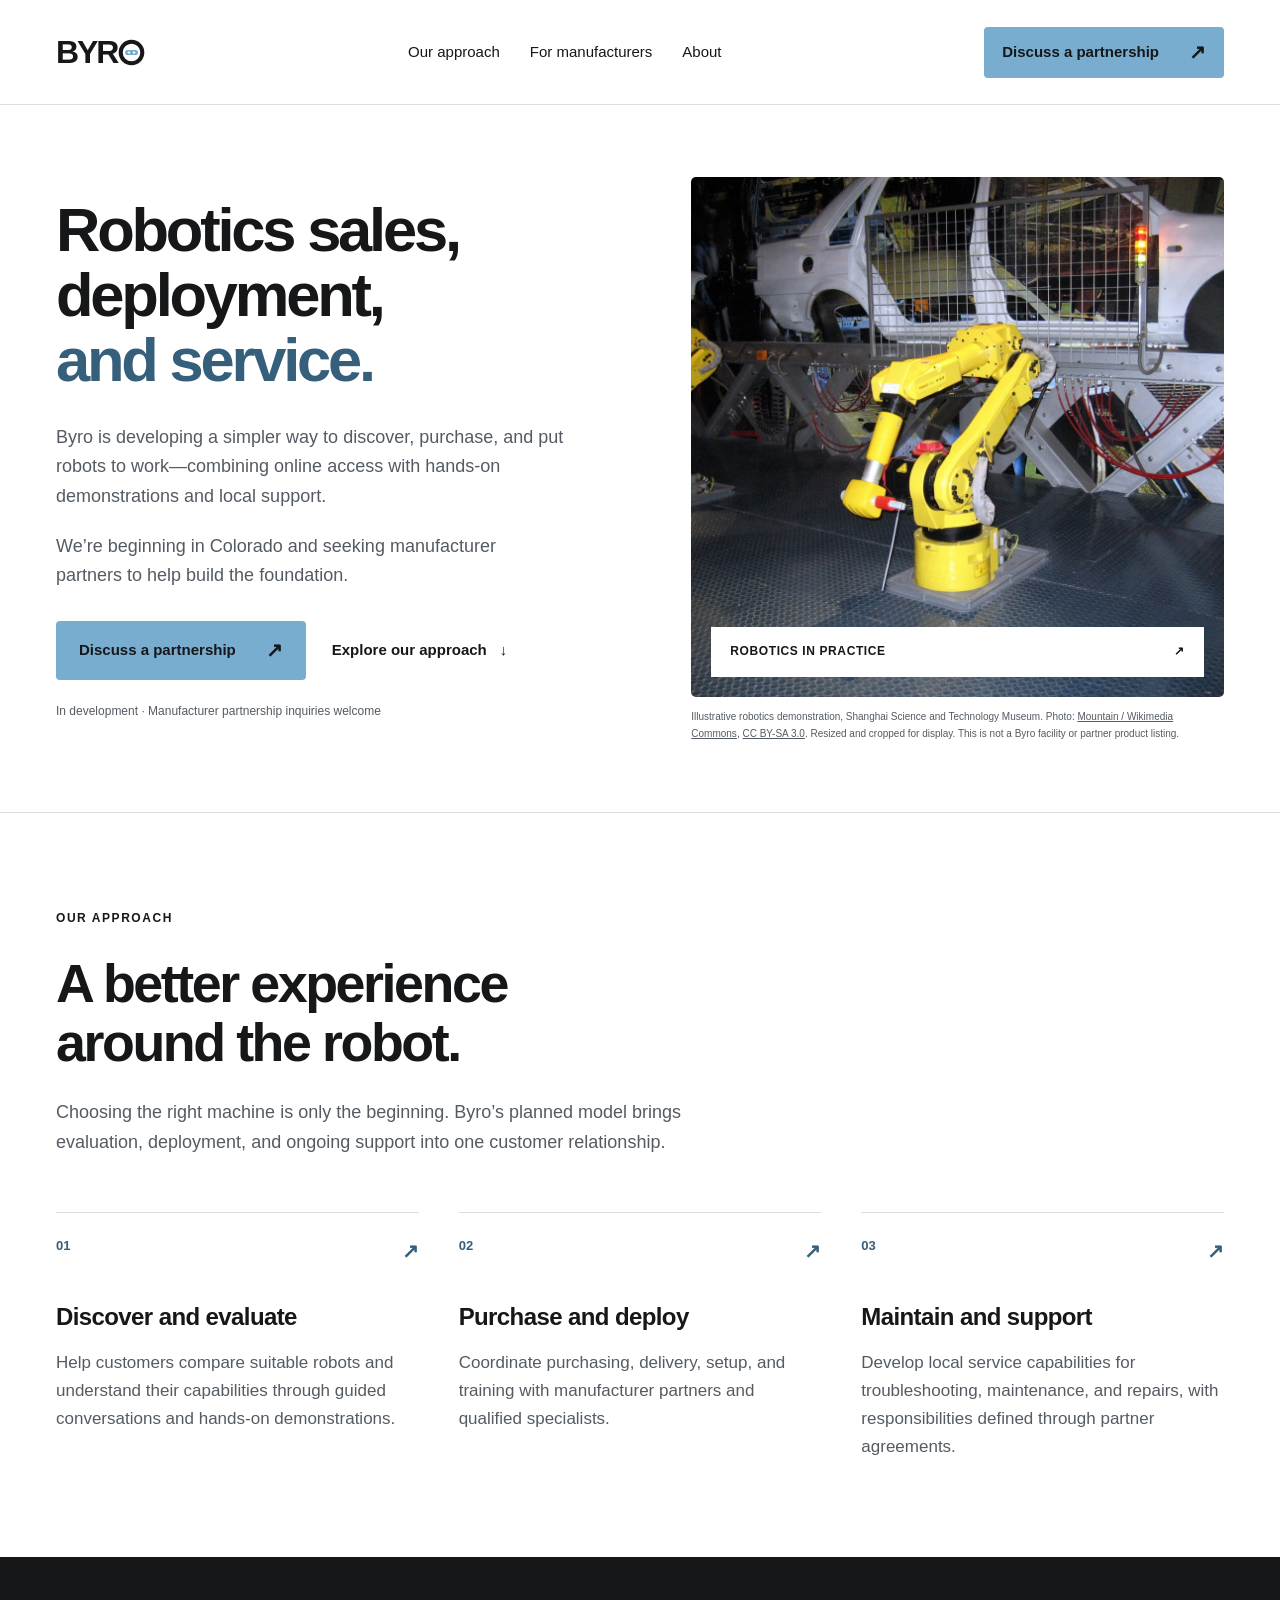
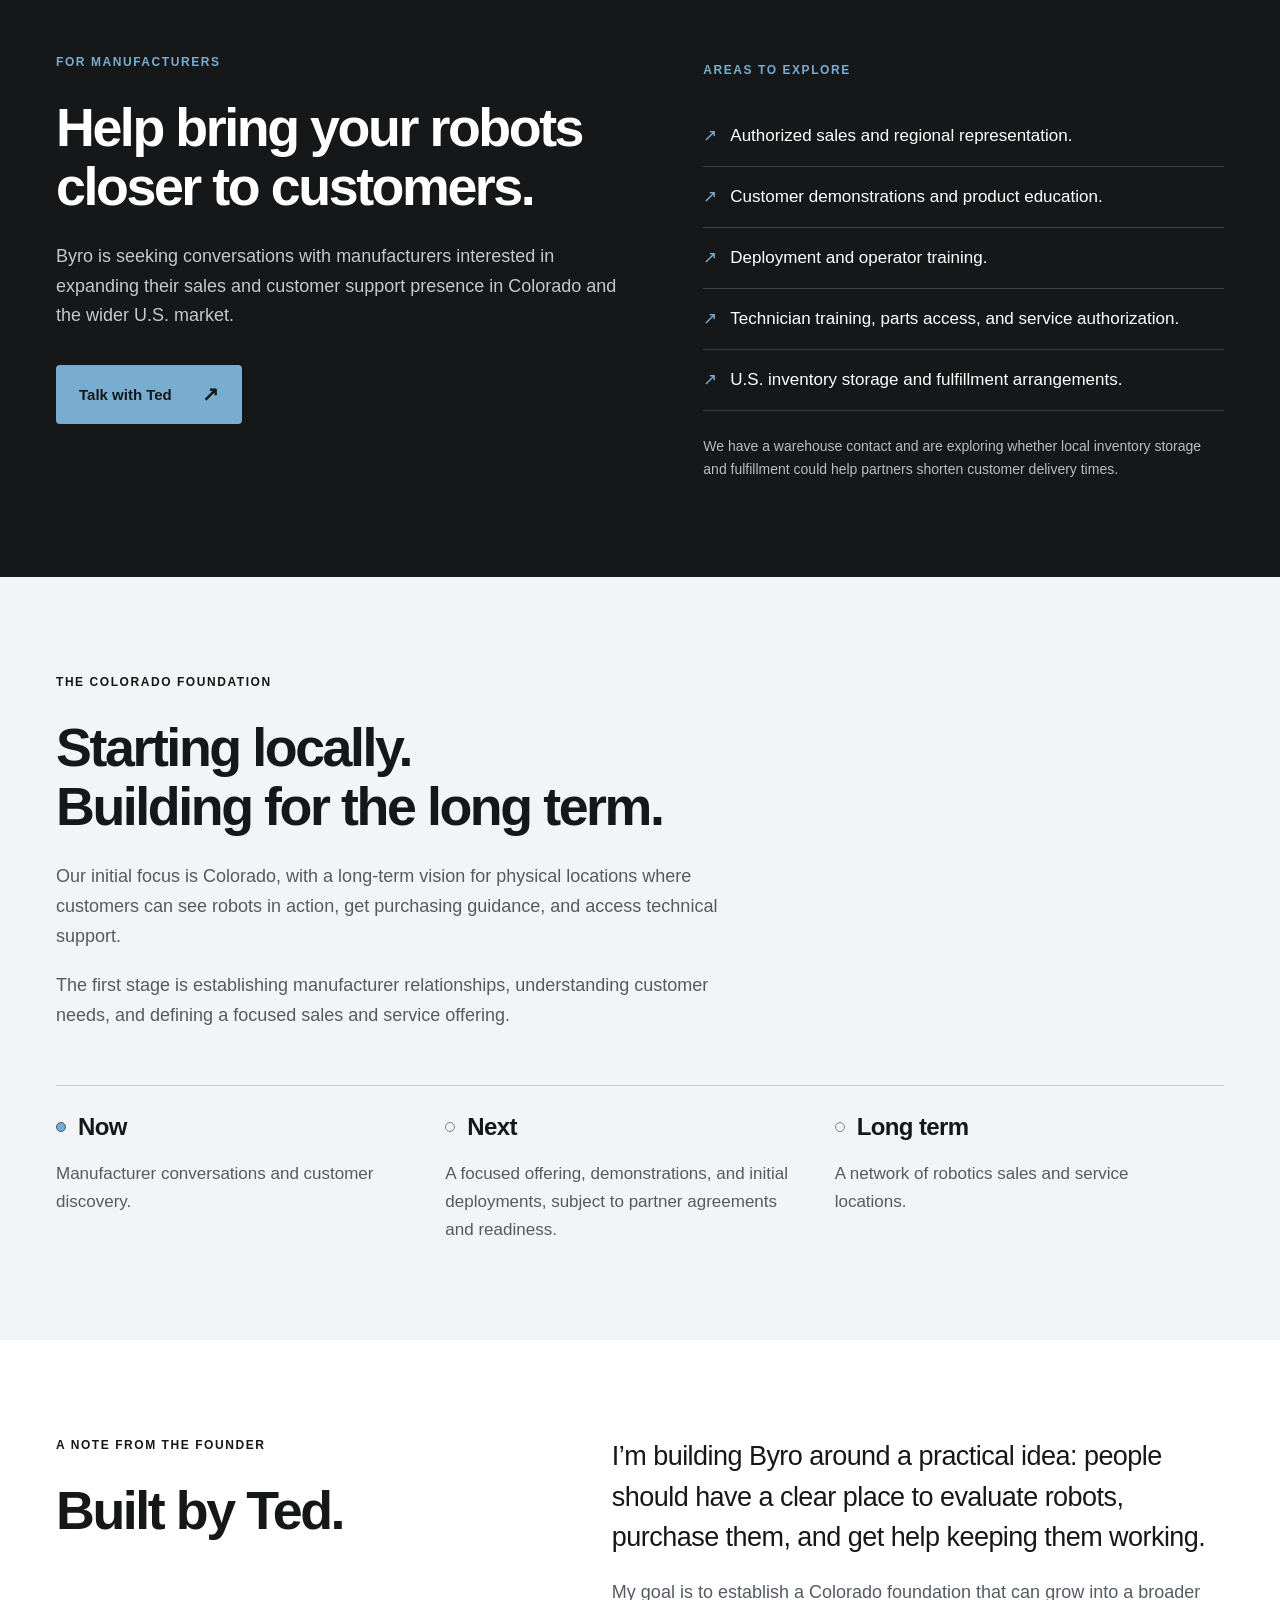
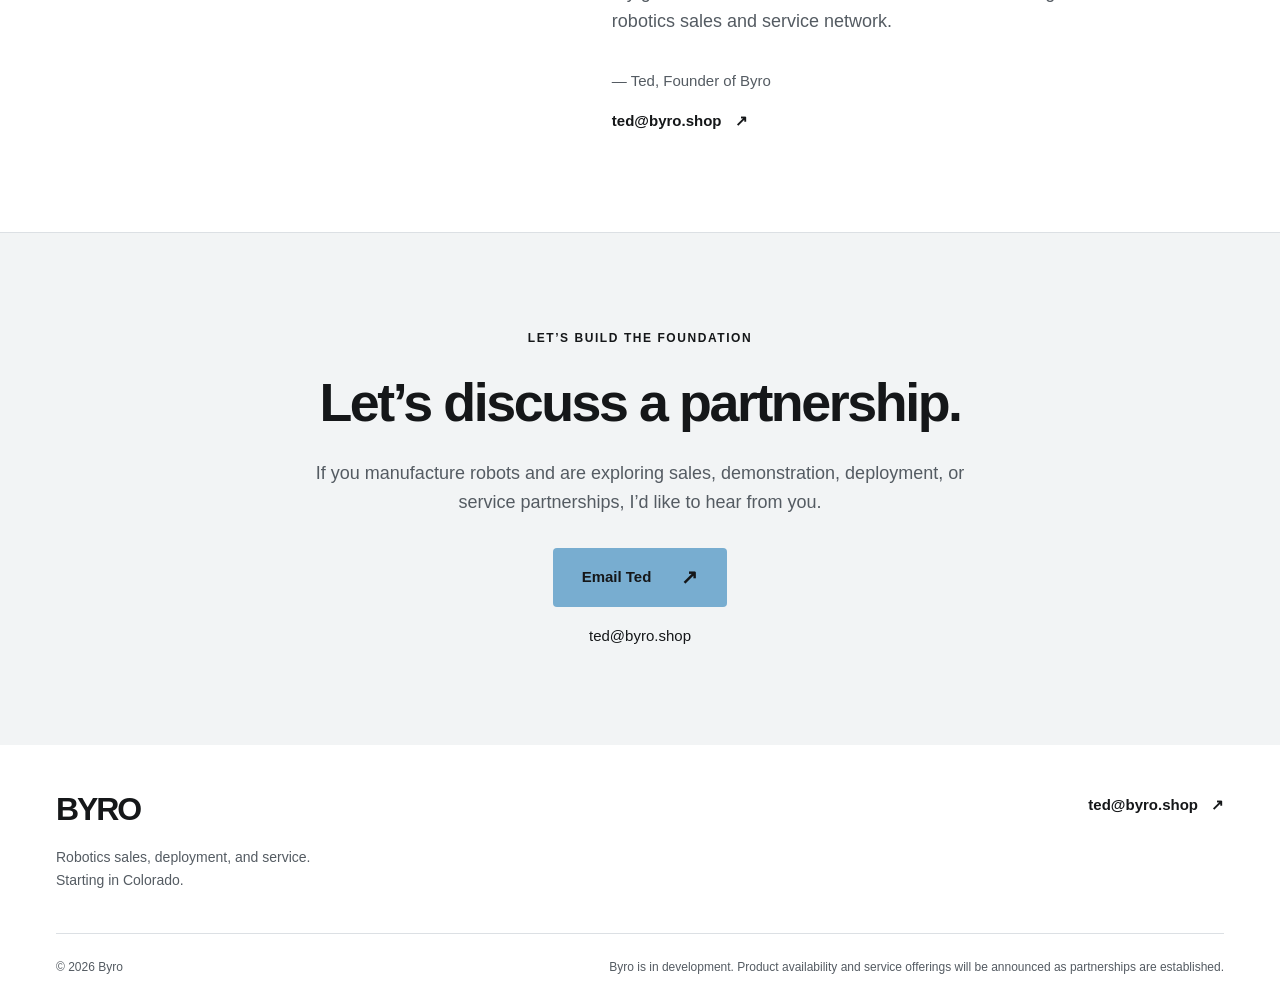
==== commit 9a8eca90: "Remove Colorado label above hero headline" ====
--- a/index.html
+++ b/index.html
@@ -78,10 +78,6 @@
     <main id="main">
       <section class="hero container" aria-labelledby="hero-title">
         <div class="hero-copy">
-          <p class="eyebrow">
-            <span class="location-dot" aria-hidden="true"></span> Starting in
-            Colorado
-          </p>
           <h1 id="hero-title">
             Robotics sales,<br />
             deployment,<br />
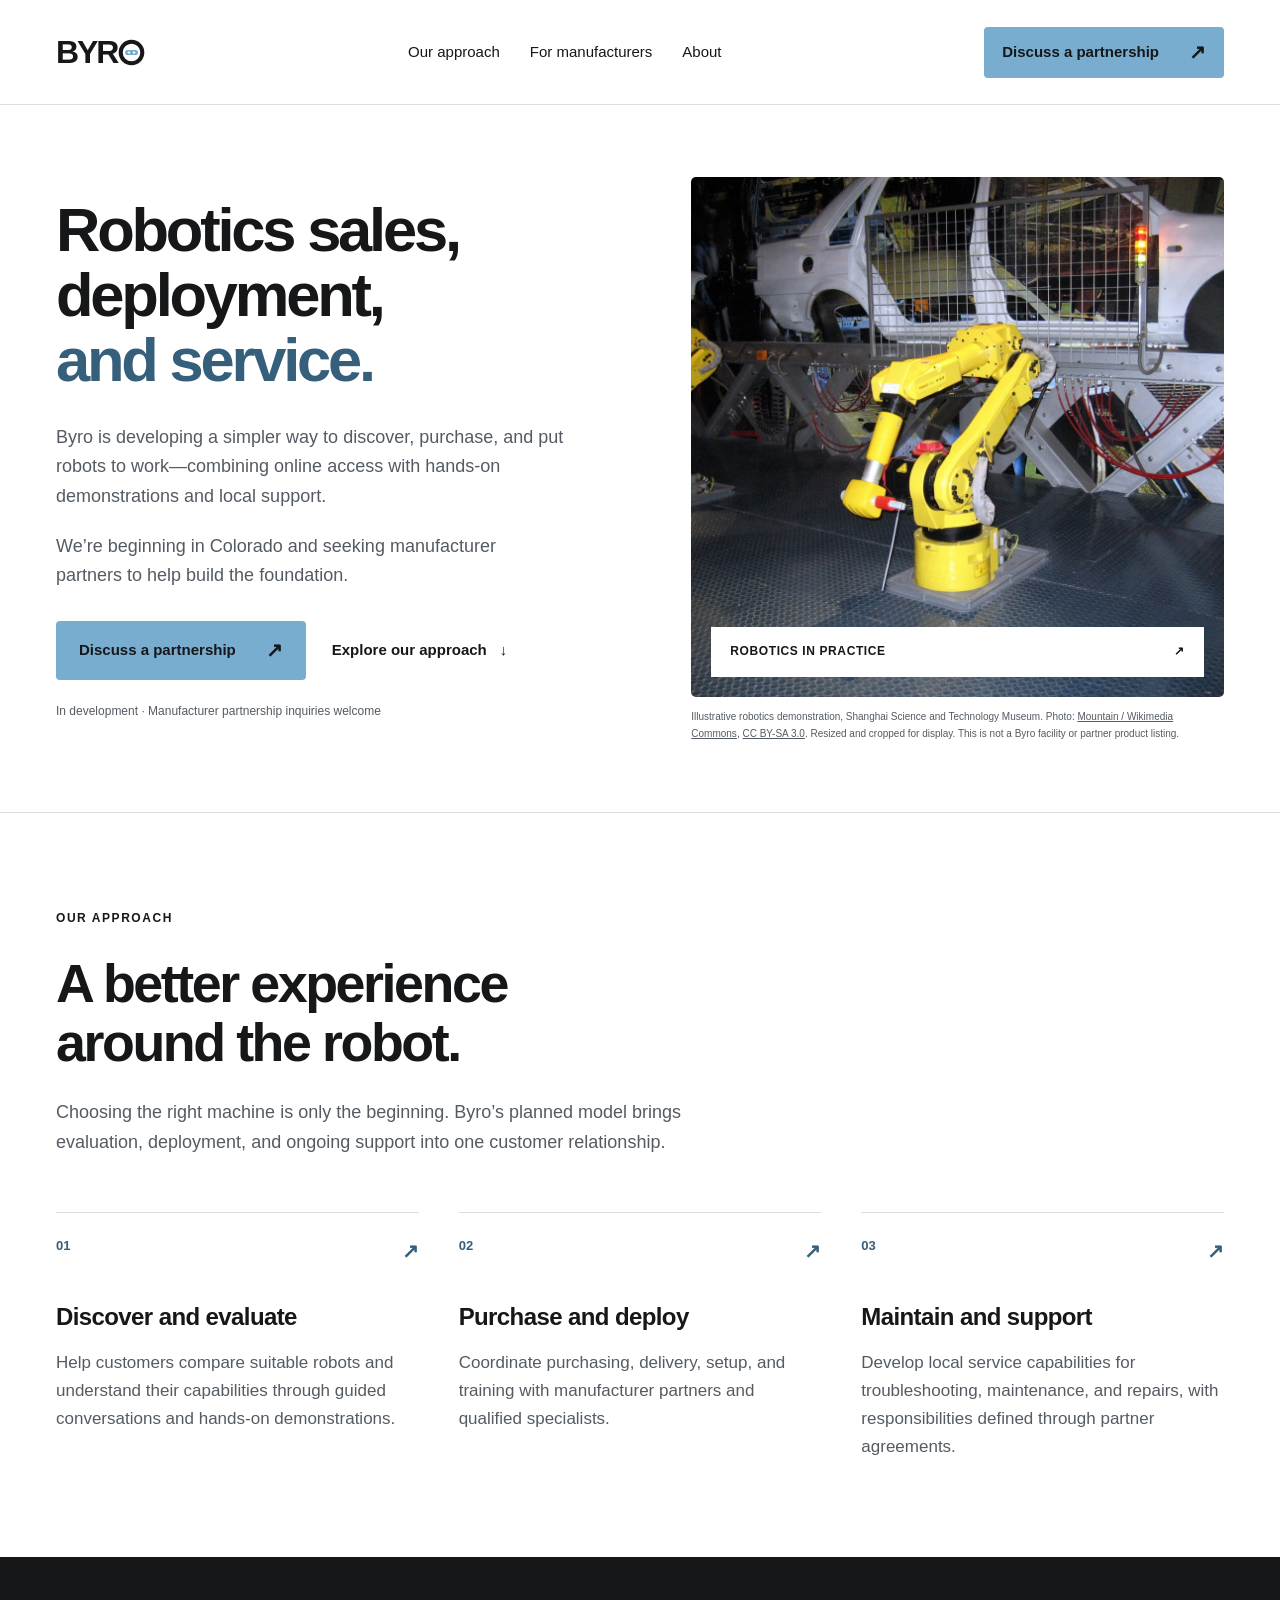
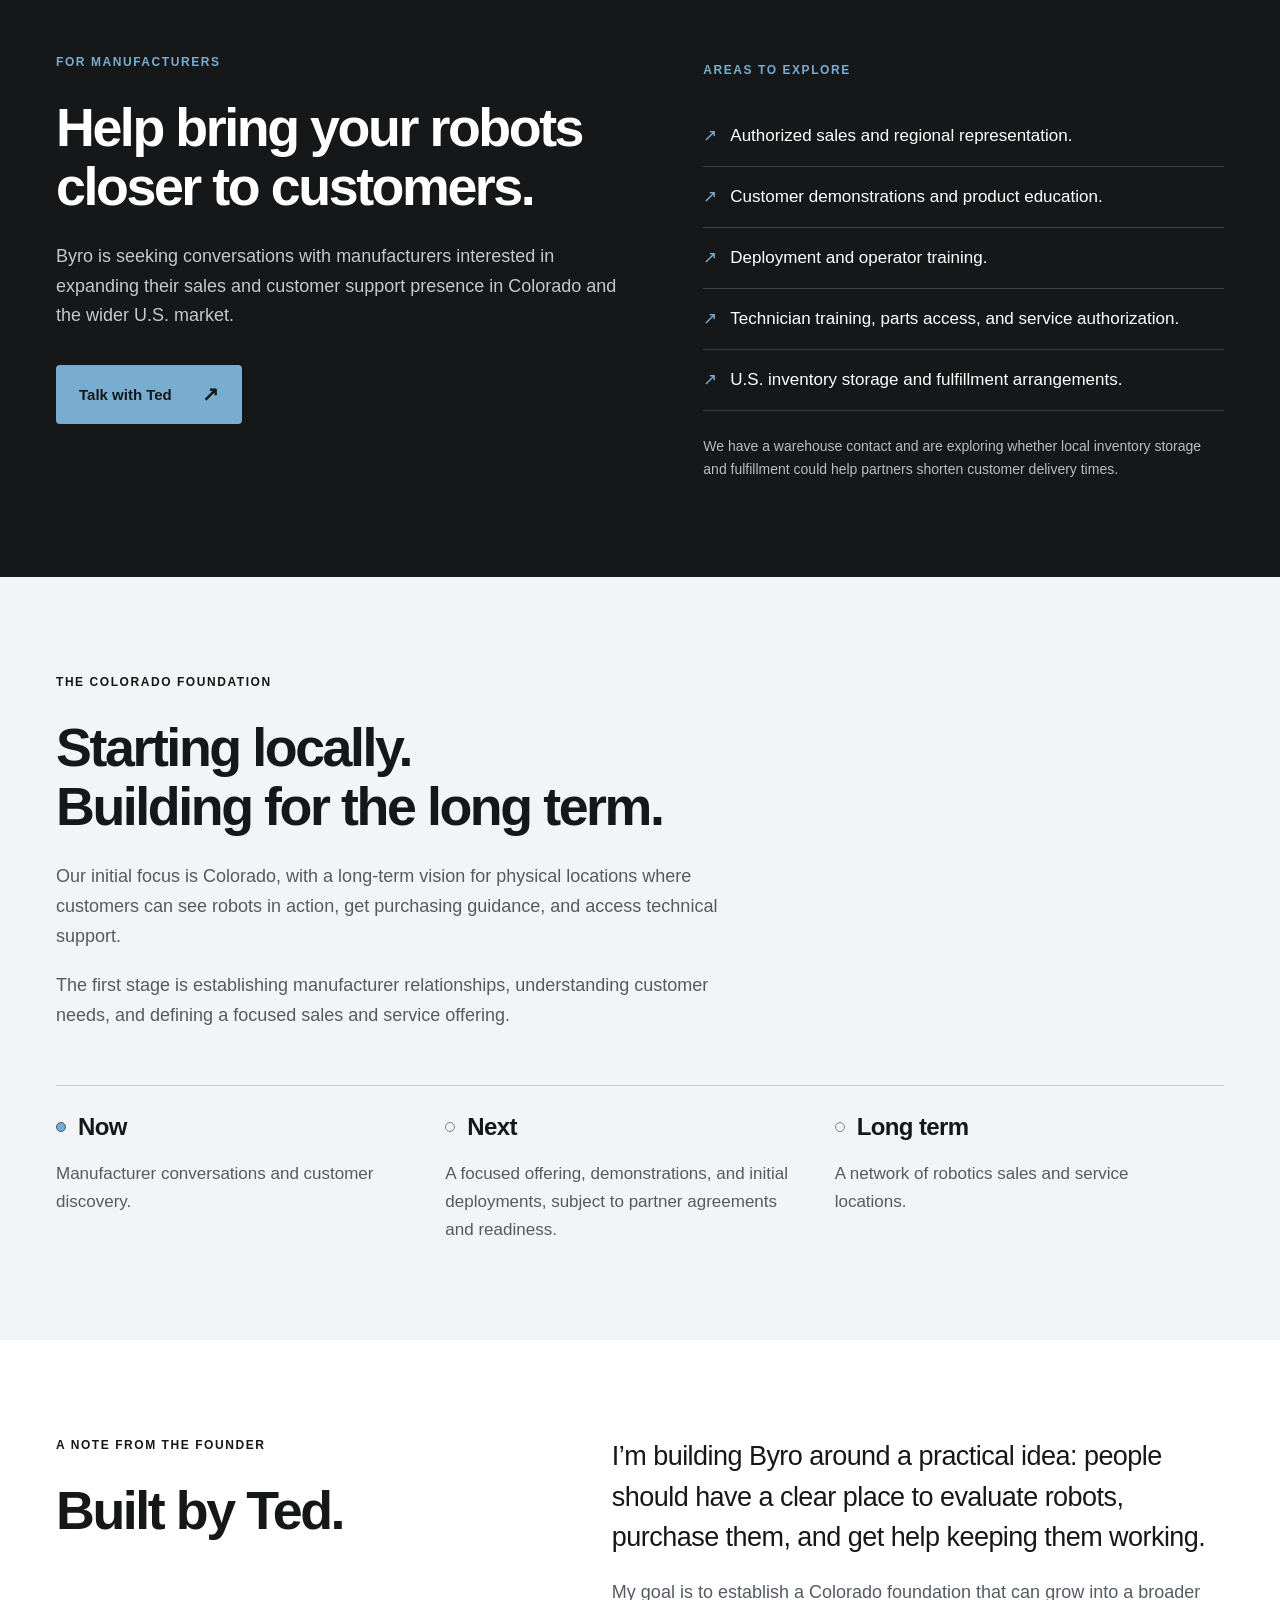
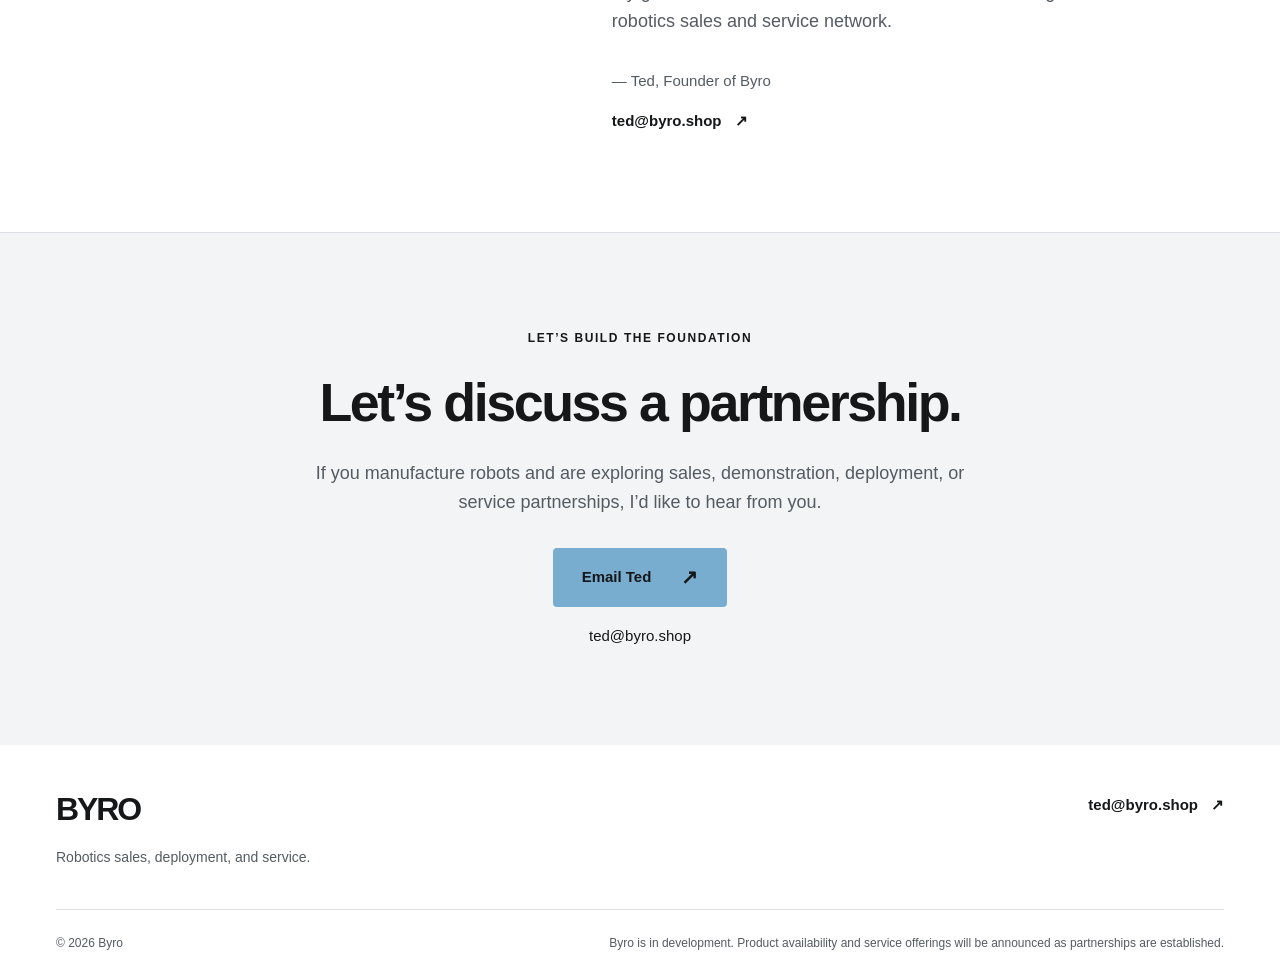
==== commit e722addd: "Remove Colorado tagline from footer" ====
--- a/index.html
+++ b/index.html
@@ -317,8 +317,7 @@
           <div>
             <a class="wordmark" href="#top" aria-label="Byro home">BYRO</a>
             <p>
-              Robotics sales, deployment, and service.<br />Starting in
-              Colorado.
+              Robotics sales, deployment, and service.
             </p>
           </div>
           <a
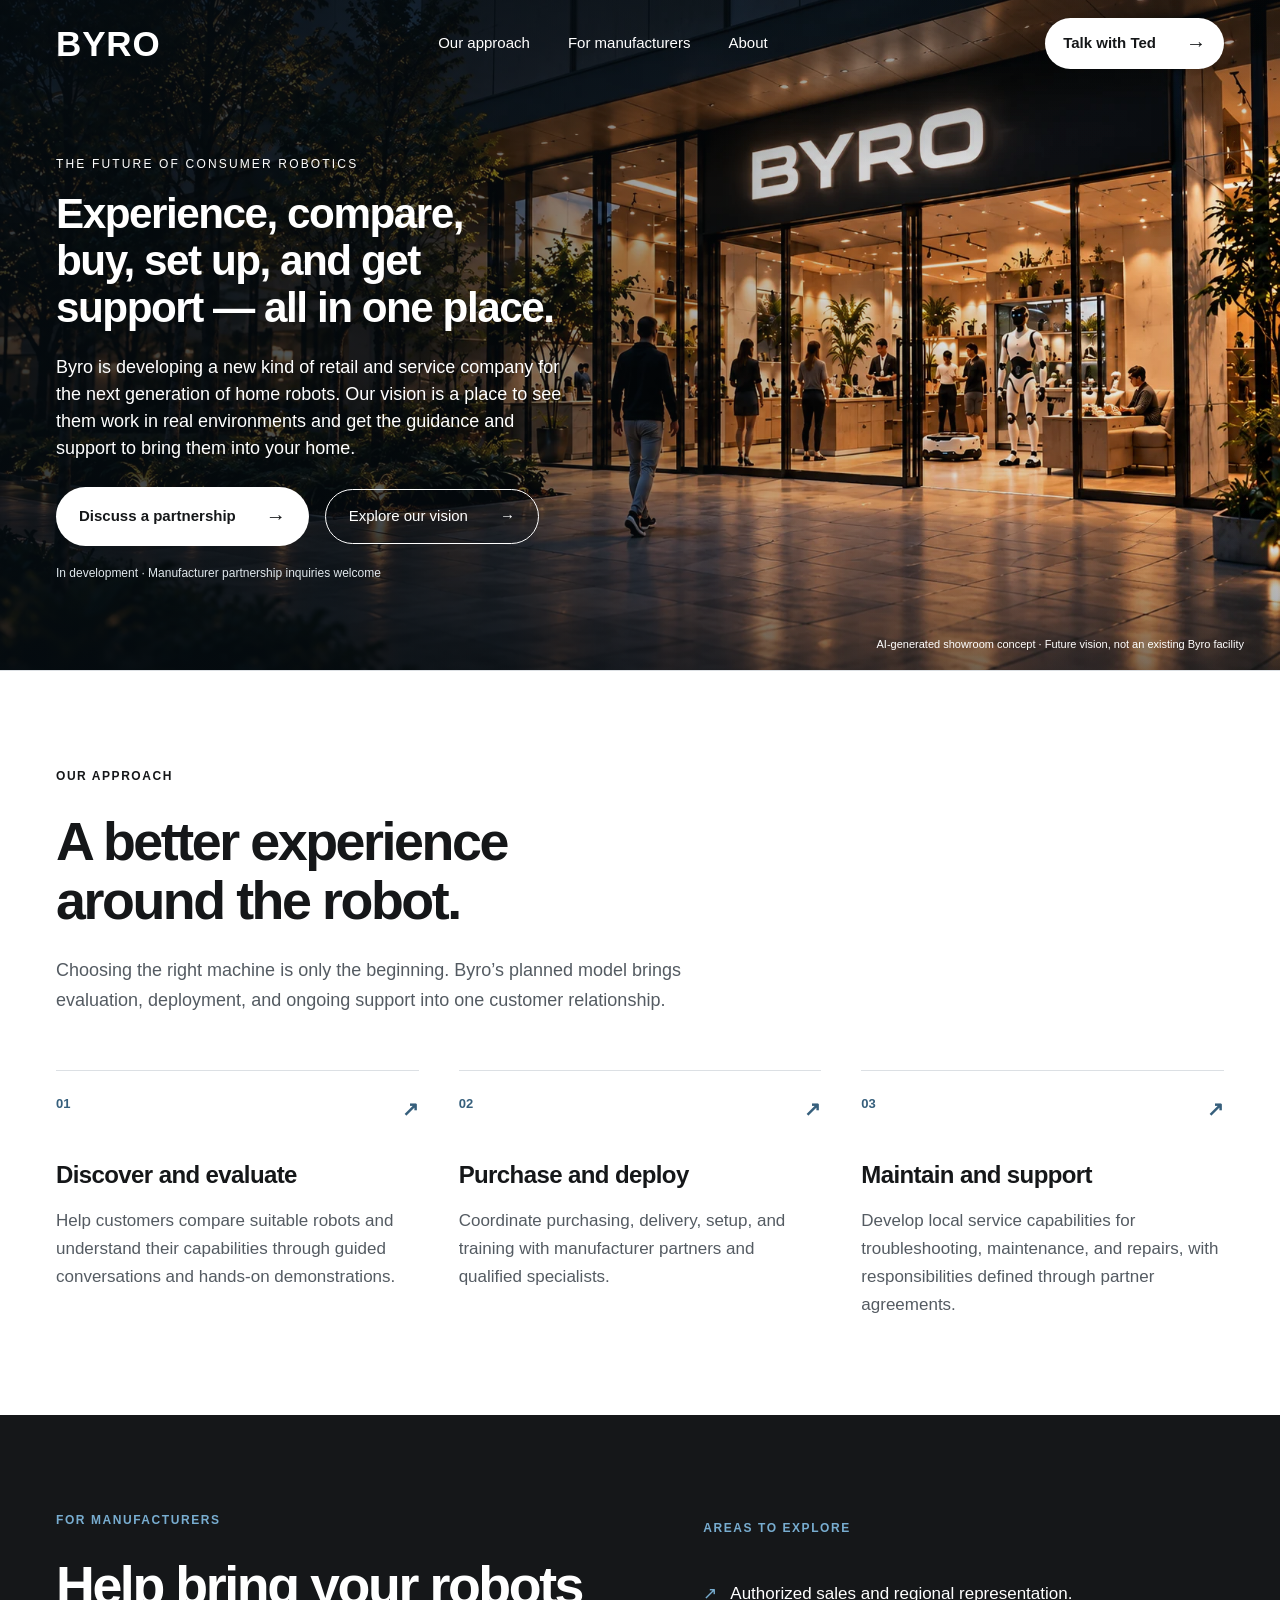
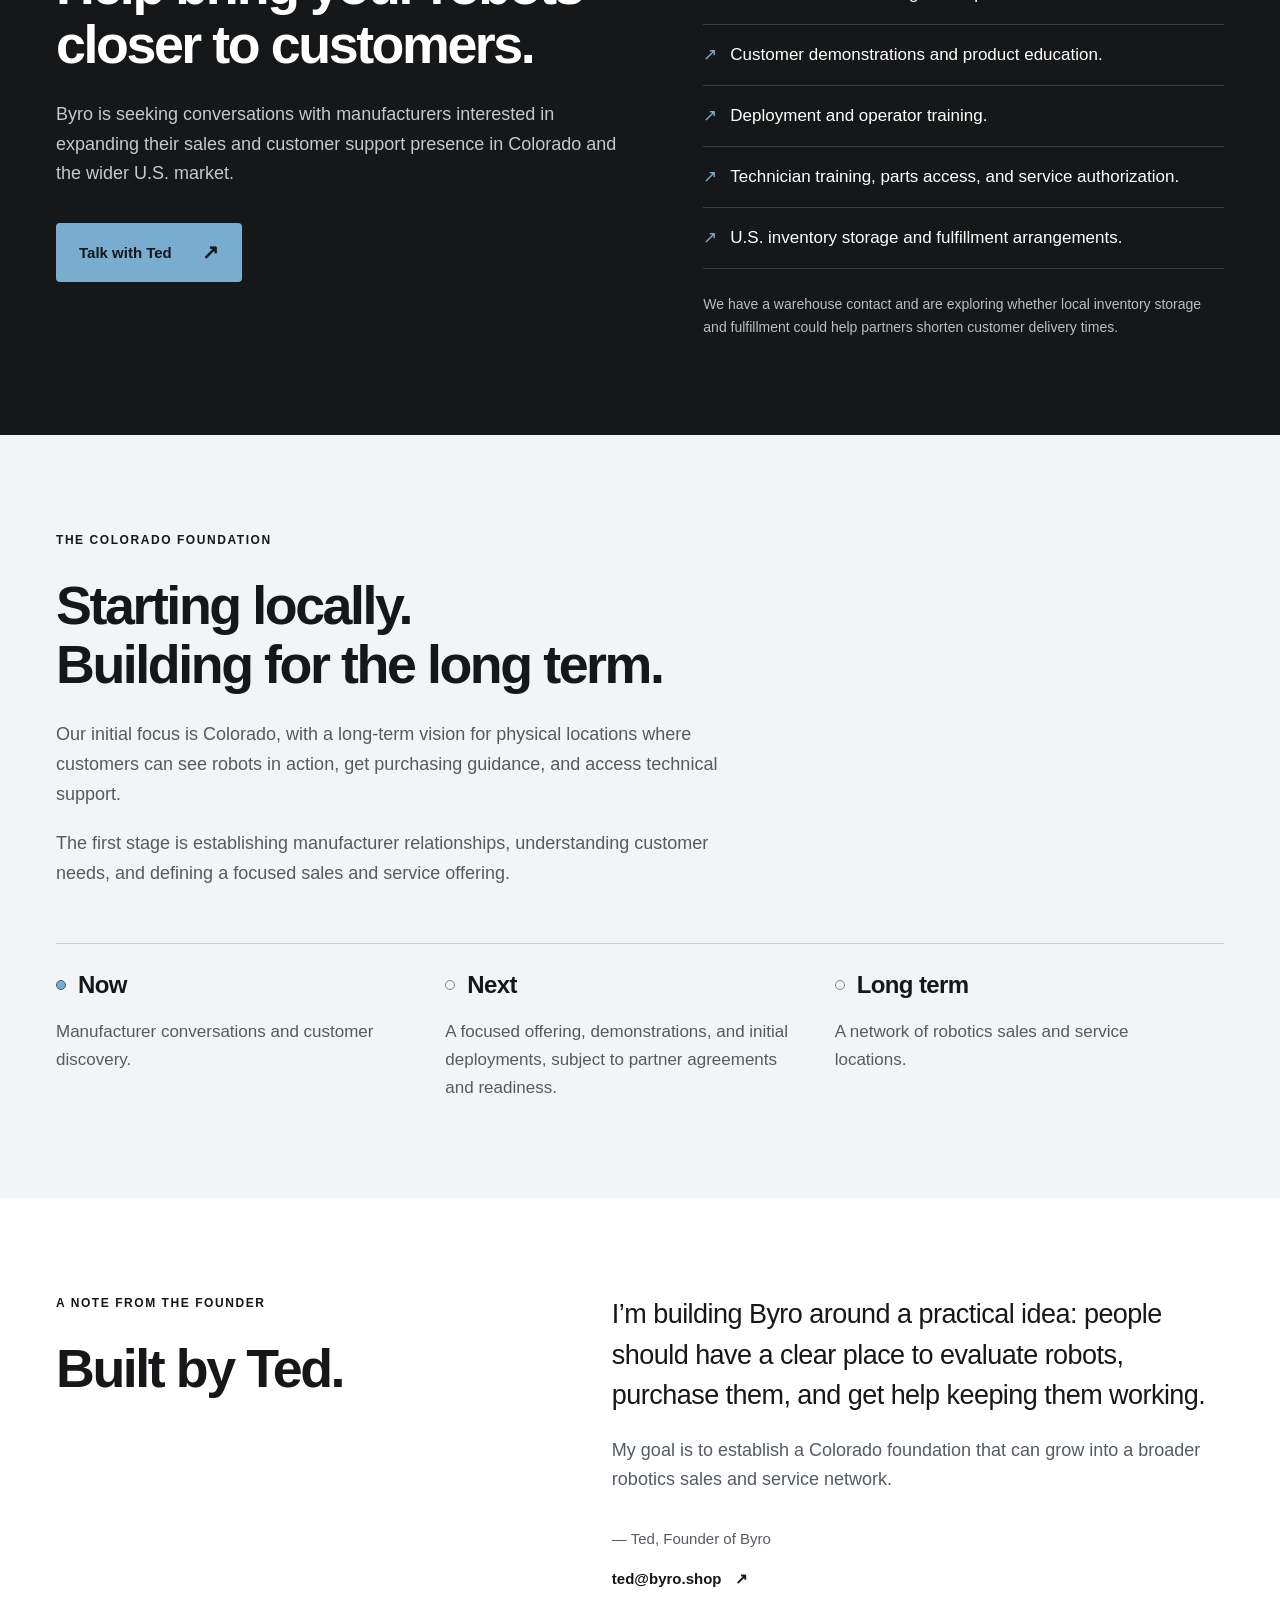
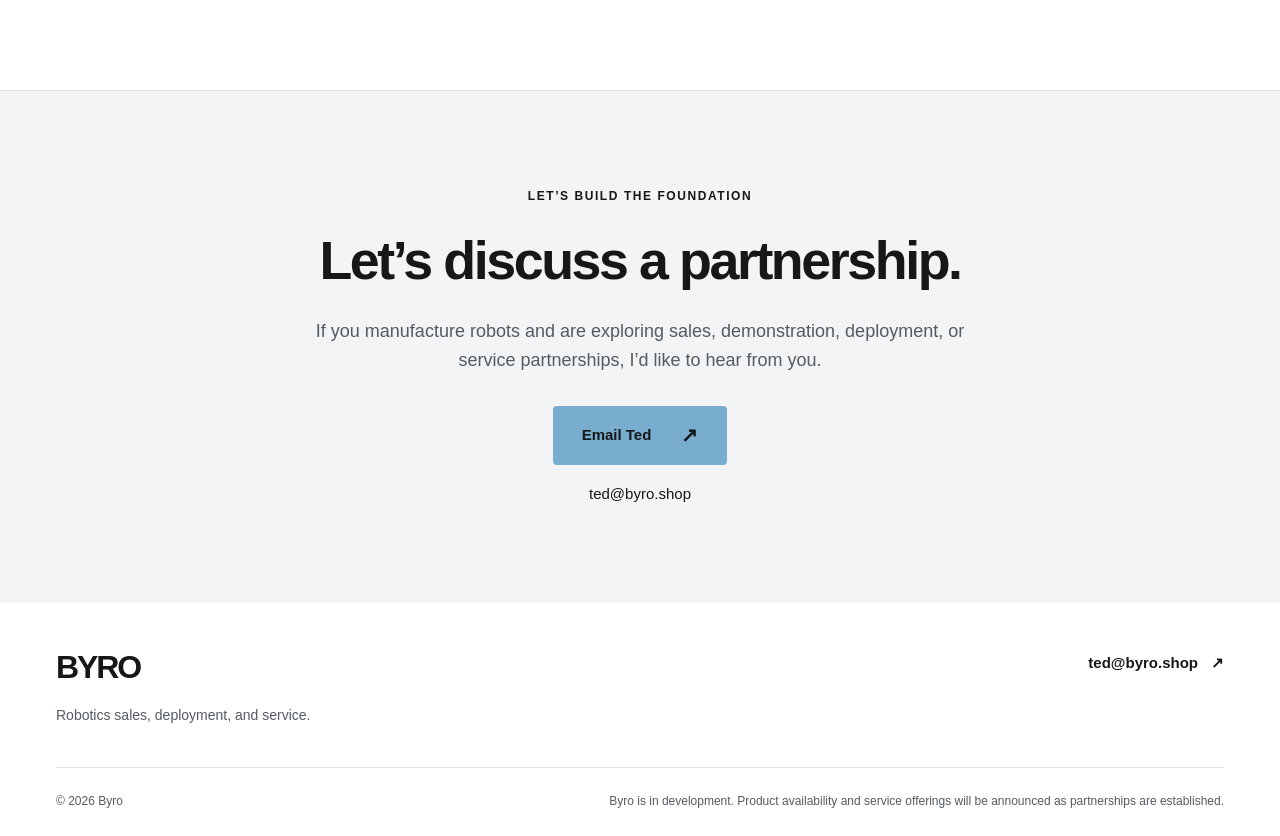
==== commit 57345992: "Recreate reference hero with immersive concept showroom" ====
--- a/index.html
+++ b/index.html
@@ -28,41 +28,7 @@
     <a class="skip-link" href="#main">Skip to content</a>
     <header class="header">
       <div class="container header-inner">
-        <a class="wordmark" href="#top" aria-label="Byro home"
-          >BYR<svg viewBox="0 0 100 100" aria-hidden="true">
-            <circle
-              cx="50"
-              cy="50"
-              r="40"
-              stroke="currentColor"
-              stroke-width="15"
-              fill="none"
-            />
-            <rect
-              x="26"
-              y="40.5"
-              width="48"
-              height="19"
-              rx="9.5"
-              fill="#78ADD0"
-            />
-            <rect
-              x="35.9"
-              y="46.4"
-              width="9.2"
-              height="7.2"
-              rx="3"
-              fill="white"
-            />
-            <rect
-              x="54.9"
-              y="46.4"
-              width="9.2"
-              height="7.2"
-              rx="3"
-              fill="white"
-            /></svg
-        ></a>
+        <a class="wordmark" href="#top" aria-label="Byro home">BYRO</a>
         <nav aria-label="Main navigation">
           <a href="#approach">Our approach</a
           ><a href="#manufacturers">For manufacturers</a
@@ -71,65 +37,27 @@
         <a
           class="button header-cta"
           href="mailto:ted@byro.shop?subject=Byro%20partnership%20inquiry"
-          >Discuss a partnership <span aria-hidden="true">↗</span></a
+          >Talk with Ted <span aria-hidden="true">→</span></a
         >
       </div>
     </header>
     <main id="main">
-      <section class="hero container" aria-labelledby="hero-title">
-        <div class="hero-copy">
-          <h1 id="hero-title">
-            Robotics sales,<br />
-            deployment,<br />
-            <span>and service.</span>
-          </h1>
-          <p>
-            Byro is developing a simpler way to discover, purchase, and put
-            robots to work—combining online access with hands-on demonstrations
-            and local support.
-          </p>
-          <p>
-            We’re beginning in Colorado and seeking manufacturer partners to
-            help build the foundation.
-          </p>
-          <div class="hero-actions">
-            <a
-              class="button"
-              href="mailto:ted@byro.shop?subject=Byro%20partnership%20inquiry"
-              >Discuss a partnership <span aria-hidden="true">↗</span></a
-            ><a class="text-link" href="#approach"
-              >Explore our approach <span aria-hidden="true">↓</span></a
-            >
-          </div>
-          <p class="status">
-            In development · Manufacturer partnership inquiries welcome
-          </p>
-        </div>
-        <figure class="hero-figure">
-          <div class="photo-wrap">
-            <img
-              src="/assets/robot-demonstration.jpg"
-              width="1400"
-              height="1050"
-              fetchpriority="high"
-              alt="Yellow industrial robot arms in an automotive assembly demonstration at the Shanghai Science and Technology Museum."
-            />
-            <div class="photo-label">
-              <span>Robotics in practice</span><span aria-hidden="true">↗</span>
+      <section class="hero showroom-hero" aria-labelledby="hero-title">
+        <img class="showroom-background" src="/assets/showroom-concept.webp" width="1672" height="941" fetchpriority="high" alt="Concept rendering of a future Byro robotics showroom at dusk, with warm lighting, glass windows, and a demonstration robot." />
+        <div class="hero-shade" aria-hidden="true"></div>
+        <div class="container hero-content">
+          <div class="hero-copy">
+            <p class="eyebrow">The future of consumer robotics</p>
+            <h1 id="hero-title">Experience, compare,<br class="desktop-break" /> buy, set up, and get<br class="desktop-break" /> support — all in one place.</h1>
+            <p>Byro is developing a new kind of retail and service company for the next generation of home robots. Our vision is a place to see them work in real environments and get the guidance and support to bring them into your home.</p>
+            <div class="hero-actions">
+              <a class="button" href="mailto:ted@byro.shop?subject=Byro%20partnership%20inquiry">Discuss a partnership <span aria-hidden="true">→</span></a>
+              <a class="hero-secondary" href="#approach">Explore our vision <span aria-hidden="true">→</span></a>
             </div>
-          </div>
-          <figcaption>
-            Illustrative robotics demonstration, Shanghai Science and Technology
-            Museum. Photo:
-            <a href="https://commons.wikimedia.org/wiki/File:Robot_worker.jpg"
-              >Mountain / Wikimedia Commons</a
-            >,
-            <a href="https://creativecommons.org/licenses/by-sa/3.0/"
-              >CC BY-SA 3.0</a
-            >. Resized and cropped for display. This is not a Byro facility or partner
-            product listing.
-          </figcaption>
-        </figure>
+            <p class="status">In development · Manufacturer partnership inquiries welcome</p>
+          </div>
+        </div>
+        <p class="concept-caption">AI-generated showroom concept · Future vision, not an existing Byro facility</p>
       </section>
       <section id="approach" class="section approach">
         <div class="container">
--- a/styles.css
+++ b/styles.css
@@ -128,12 +128,6 @@
   align-items: center;
   gap: 9px;
 }
-.location-dot {
-  height: 7px;
-  width: 7px;
-  background: var(--blue);
-  border-radius: 50%;
-}
 .hero {
   display: grid;
   grid-template-columns: 1.08fr 1fr;
@@ -175,50 +169,6 @@
   color: var(--muted);
   margin-top: 22px;
   margin-bottom: 0;
-}
-.hero-figure {
-  margin: 0;
-  align-self: stretch;
-  display: flex;
-  flex-direction: column;
-  justify-content: center;
-}
-.photo-wrap {
-  position: relative;
-  min-height: 520px;
-  background: var(--light);
-  border-radius: 5px;
-  overflow: hidden;
-}
-.photo-wrap img {
-  width: 100%;
-  height: 100%;
-  position: absolute;
-  object-fit: cover;
-  object-position: 58% center;
-}
-.photo-label {
-  position: absolute;
-  bottom: 20px;
-  left: 20px;
-  right: 20px;
-  background: #fff;
-  padding: 15px 19px;
-  display: flex;
-  justify-content: space-between;
-  font-size: 12px;
-  font-weight: 600;
-  letter-spacing: 0.05em;
-  text-transform: uppercase;
-}
-figcaption {
-  font-size: 10px;
-  line-height: 1.65;
-  color: var(--muted);
-  margin-top: 12px;
-}
-figcaption a {
-  text-decoration: underline;
 }
 .section {
   padding: 96px 0;
@@ -592,3 +542,73 @@
     transition: none;
   }
 }
+
+/* Full-width concept showroom hero, inspired by the supplied reference. */
+.header {
+  position: absolute;
+  inset: 0 0 auto;
+  z-index: 5;
+  background: transparent;
+  color: #fff;
+  border: 0;
+}
+.header-inner { min-height: 86px; }
+.header .wordmark { font-size: 35px; letter-spacing: .025em; }
+.header nav { font-weight: 400; gap: 38px; }
+.header .button { background: #fff; color: #151719; border-radius: 999px; }
+.header .button:hover { background: #e5edf2; }
+.showroom-hero {
+  position: relative;
+  display: block;
+  min-height: 670px;
+  padding: 0;
+  isolation: isolate;
+  background: #151719;
+  color: #fff;
+}
+.showroom-background {
+  position: absolute;
+  inset: 0;
+  width: 100%;
+  height: 100%;
+  object-fit: cover;
+  object-position: center;
+  z-index: -3;
+}
+.hero-shade {
+  position: absolute;
+  inset: 0;
+  z-index: -2;
+  background: linear-gradient(90deg, rgba(5,12,17,.8) 0%, rgba(5,12,17,.67) 31%, rgba(5,12,17,.18) 64%, rgba(5,12,17,.03) 100%), linear-gradient(180deg,rgba(5,12,17,.45),transparent 25%,transparent 75%,rgba(5,12,17,.5));
+}
+.hero-content { padding-top: 155px; padding-bottom: 85px; }
+.showroom-hero .hero-copy { max-width: 595px; }
+.showroom-hero .eyebrow { font-size: 12px; font-weight: 500; letter-spacing: .18em; margin-bottom: 15px; }
+.showroom-hero h1 { font-size: clamp(38px,3.3vw,49px); line-height: 1.12; letter-spacing: -.035em; margin-bottom: 22px; color: #fff; }
+.showroom-hero .hero-copy > p:not(.eyebrow):not(.status) { color: #fff; font-size: 18px; line-height: 1.5; max-width: 515px; }
+.showroom-hero .hero-actions { gap: 16px; margin-top: 25px; }
+.showroom-hero .button { background: #fff; color: #151719; border-radius: 999px; min-height: 54px; }
+.showroom-hero .button:hover { background: #e5edf2; }
+.hero-secondary { display: inline-flex; align-items: center; gap: 32px; border: 1px solid #fff; padding: 14px 23px; border-radius: 999px; color: #fff; font-size: 15px; min-height: 54px; background: rgba(5,12,17,.2); }
+.hero-secondary:hover { background: rgba(255,255,255,.12); text-decoration: none; }
+.showroom-hero .status { color: #e0e8ed; font-size: 12px; margin-top: 18px; }
+.concept-caption { position: absolute; bottom: 16px; right: max(24px,calc((100vw - 1208px)/2)); left: 24px; margin: 0; text-align: right; font-size: 11px; line-height: 1.6; color: #fff; }
+.header a:focus-visible,.showroom-hero a:focus-visible { outline-color: #fff; }
+@media (min-width: 1700px) { .showroom-hero { min-height: 740px; } .hero-content { padding-top: 185px; } }
+@media (max-width: 1050px) { .header nav { gap: 22px; } .showroom-hero .hero-copy { max-width: 560px; } .showroom-hero h1 { font-size: 43px; } }
+@media (max-width: 760px) {
+  .header-inner { min-height: unset; padding-top: 22px; padding-bottom: 16px; gap: 18px; }
+  .header .wordmark { font-size: 28px; }
+  .header nav { gap: 12px; font-size: 13px; }
+  .showroom-hero { min-height: 770px; }
+  .showroom-background { object-position: 65% center; }
+  .hero-shade { background: linear-gradient(180deg,rgba(5,12,17,.75) 0%,rgba(5,12,17,.8) 25%,rgba(5,12,17,.67) 65%,rgba(5,12,17,.22) 85%,rgba(5,12,17,.7) 100%); }
+  .hero-content { padding-top: 155px; padding-bottom: 160px; }
+  .showroom-hero h1 { font-size: clamp(35px,8vw,47px); }
+  .desktop-break { display: none; }
+  .showroom-hero .hero-copy > p:not(.eyebrow):not(.status) { font-size: 16px; }
+  .showroom-hero .eyebrow { font-size: 10px; letter-spacing: .13em; }
+  .showroom-hero .hero-actions { align-items: stretch; gap: 12px; }
+  .showroom-hero .button,.hero-secondary { font-size: 14px; padding: 14px 19px; }
+  .concept-caption { text-align: left; right: 24px; bottom: 18px; font-size: 10px; }
+}
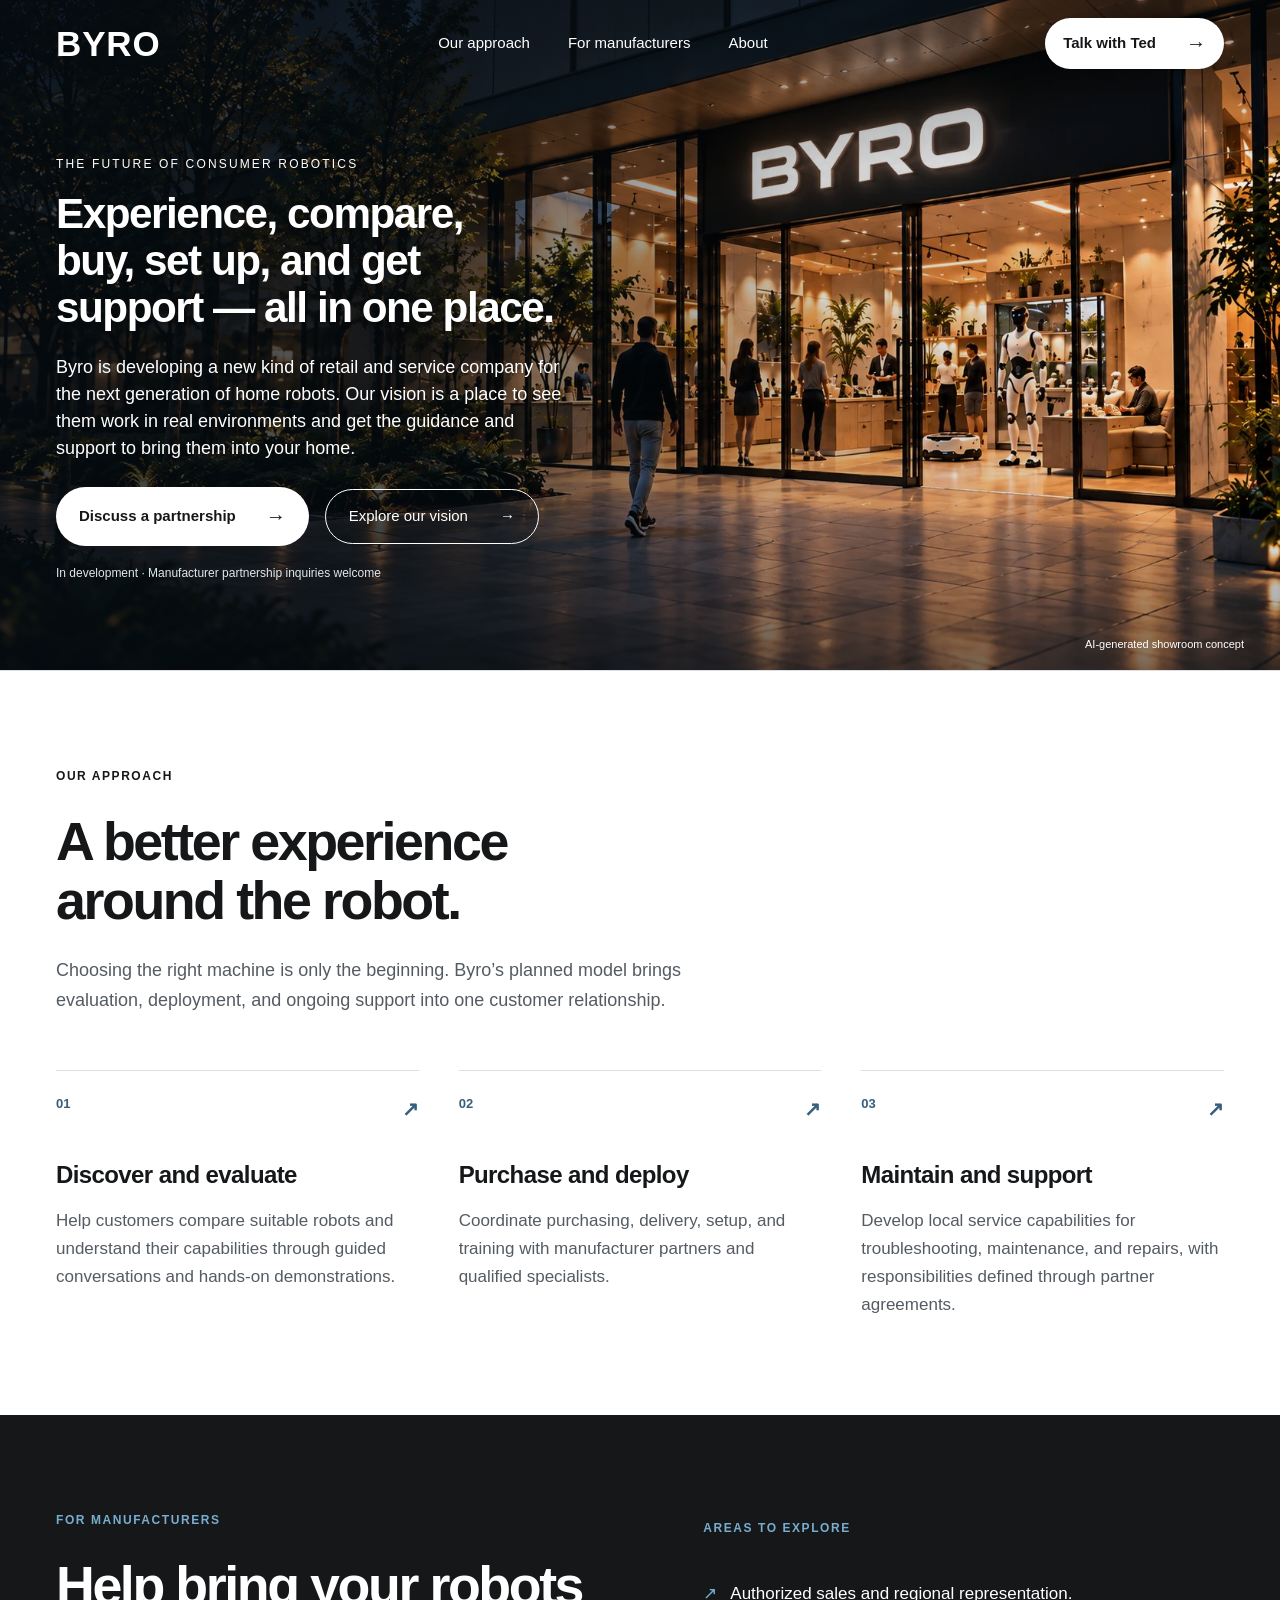
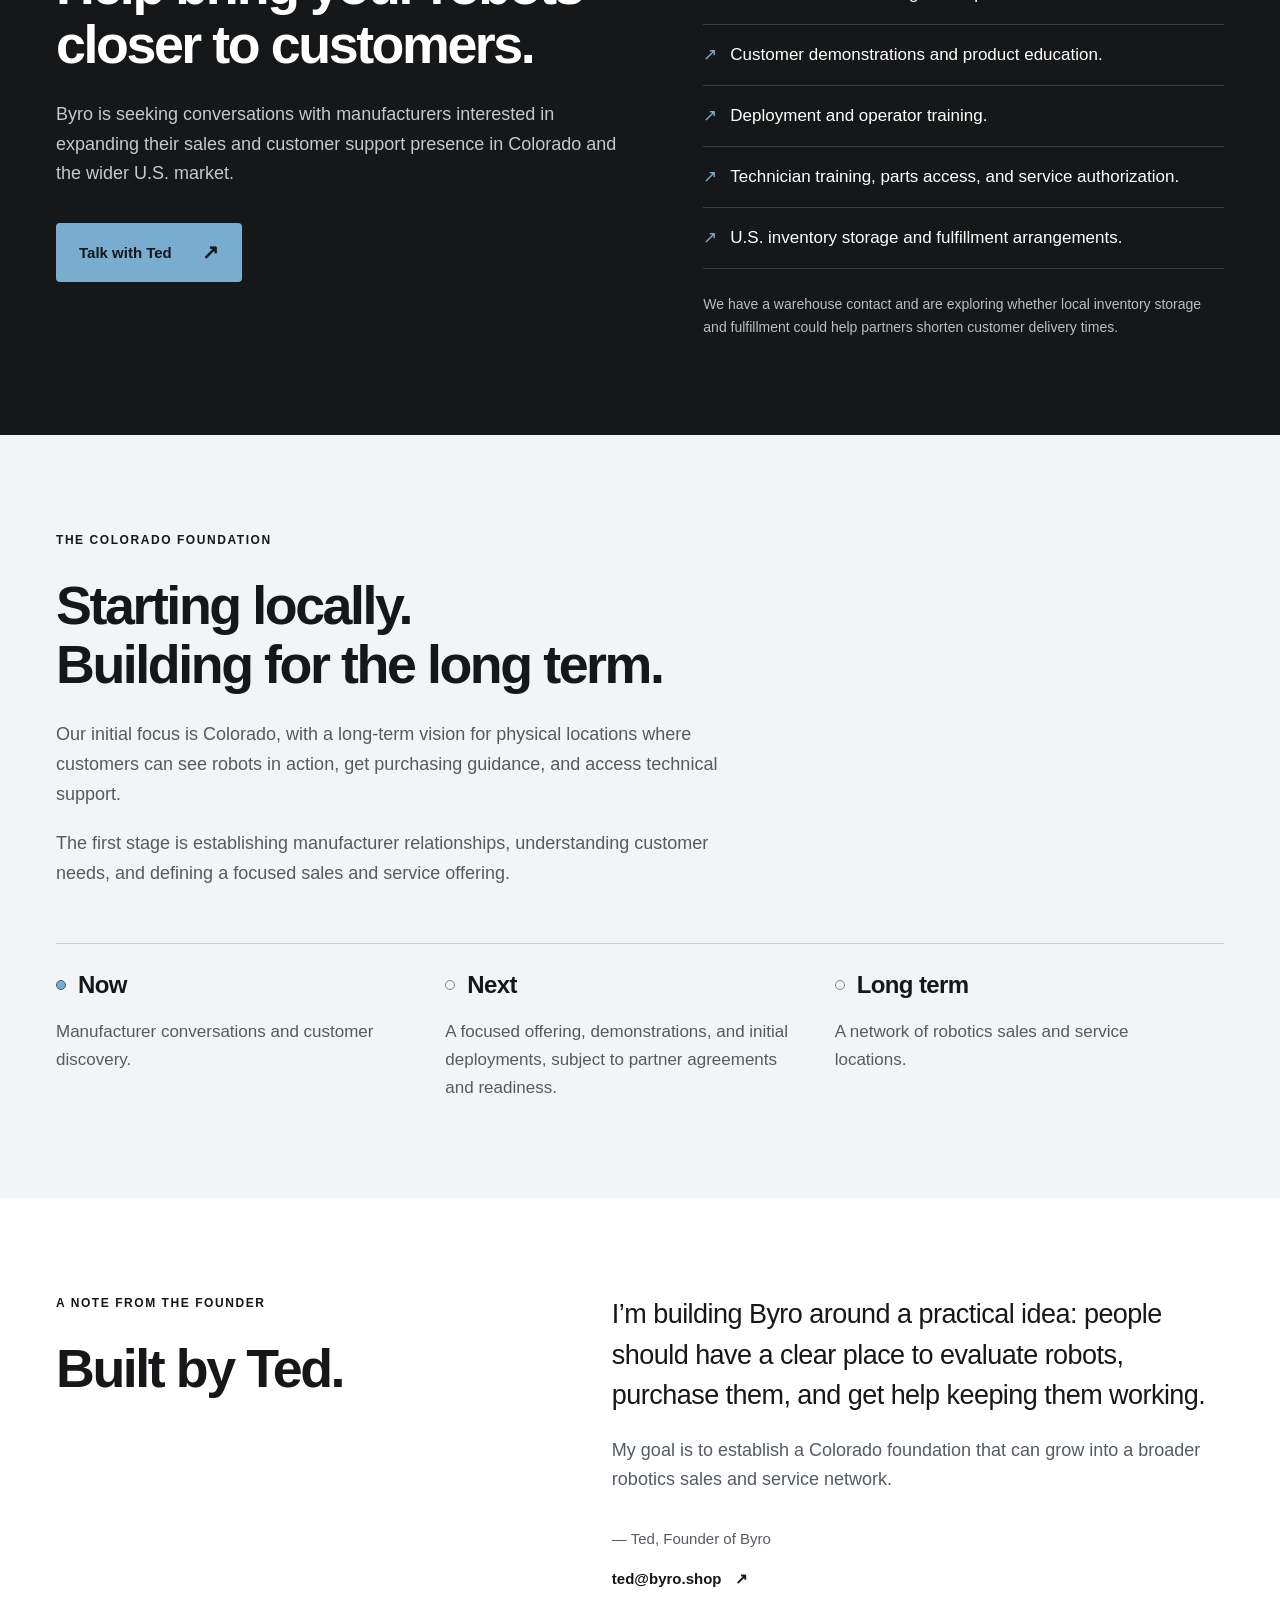
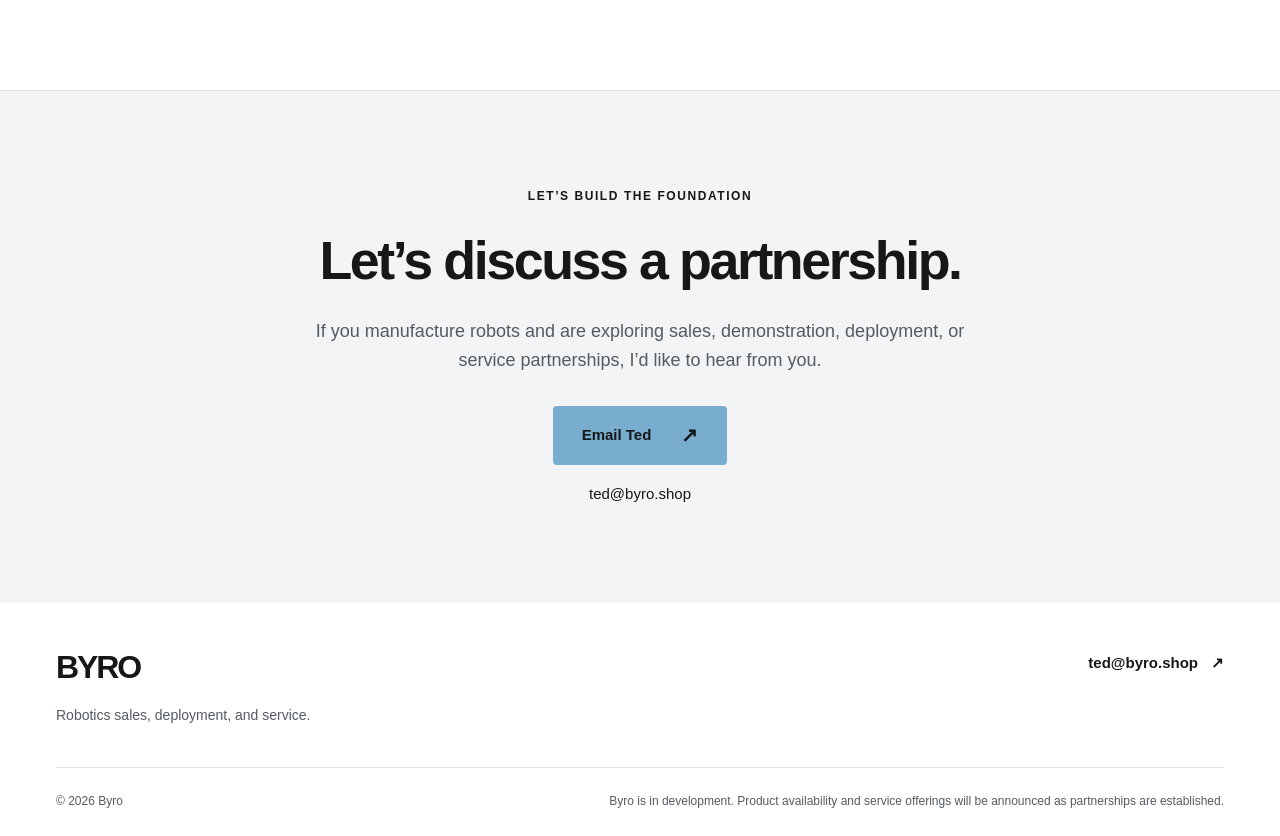
==== commit 02c014ef: "Simplify showroom concept caption" ====
--- a/index.html
+++ b/index.html
@@ -57,7 +57,7 @@
             <p class="status">In development · Manufacturer partnership inquiries welcome</p>
           </div>
         </div>
-        <p class="concept-caption">AI-generated showroom concept · Future vision, not an existing Byro facility</p>
+        <p class="concept-caption">AI-generated showroom concept</p>
       </section>
       <section id="approach" class="section approach">
         <div class="container">
